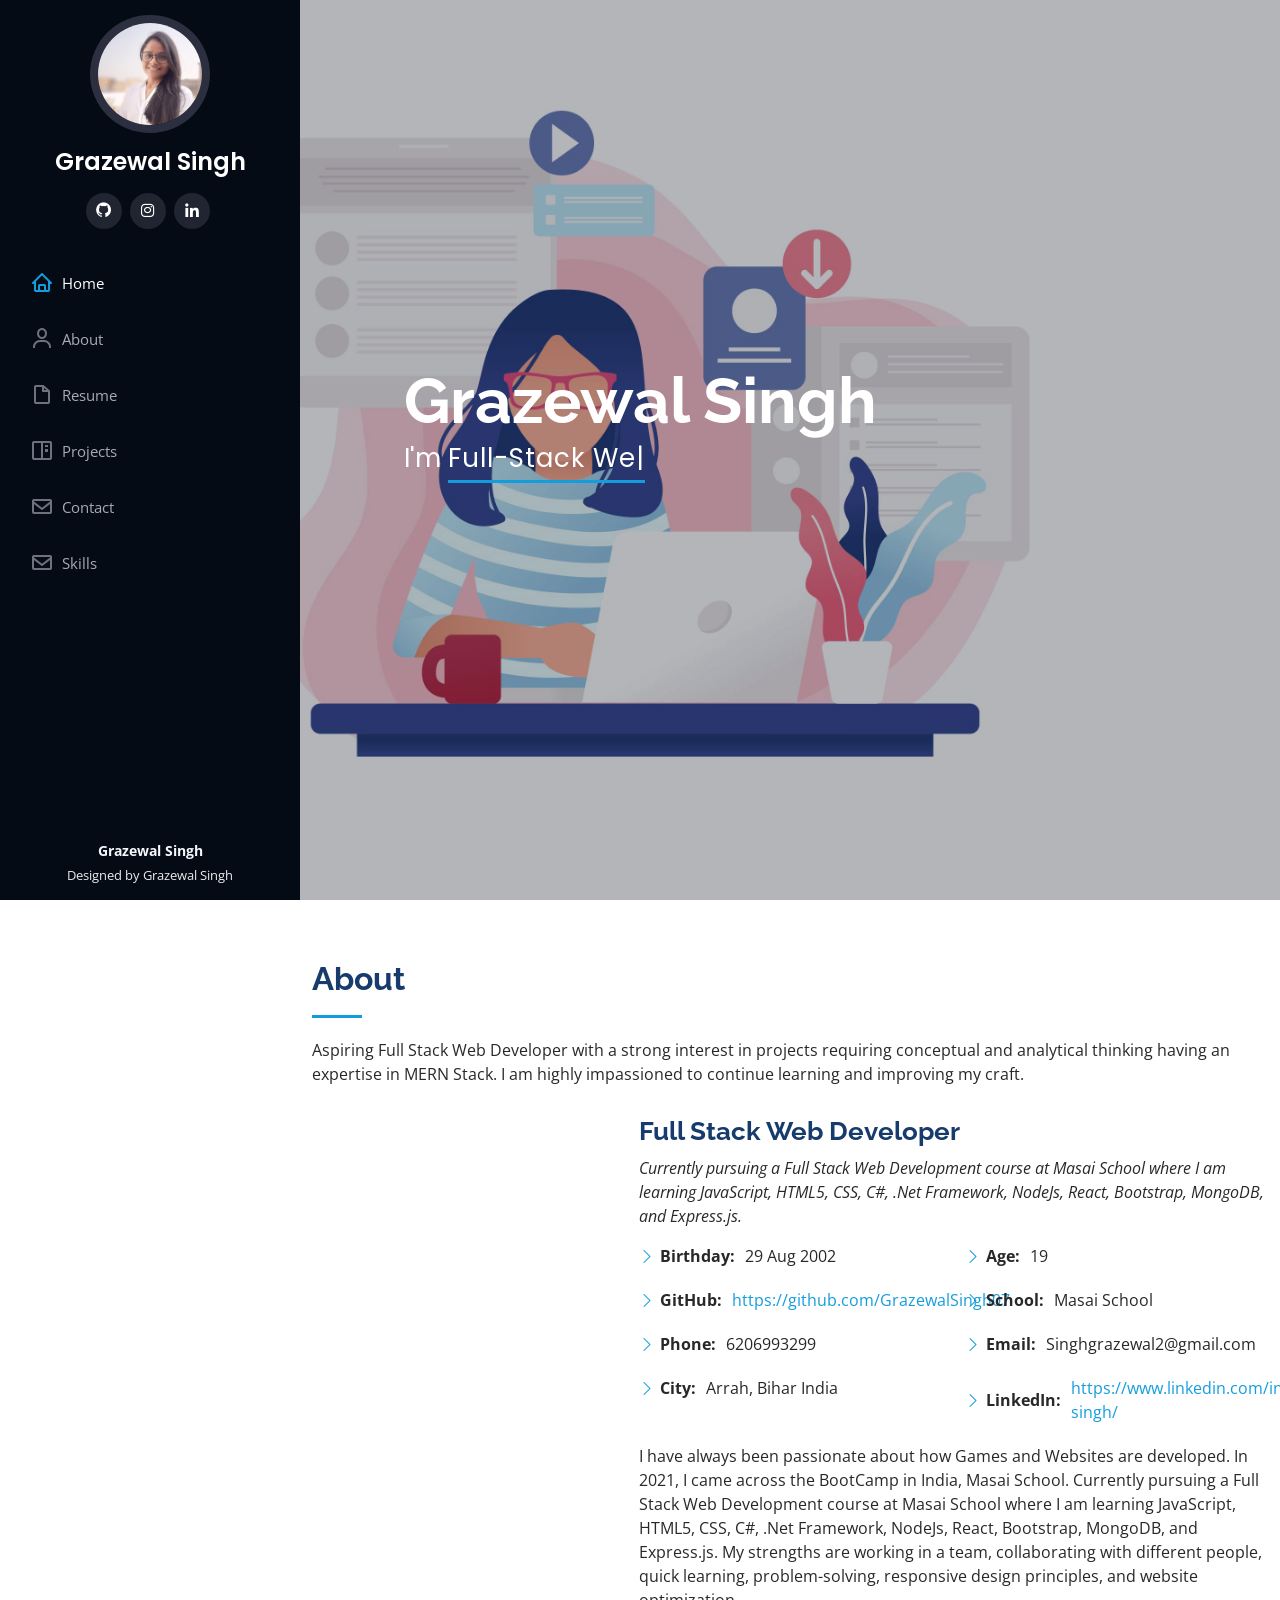
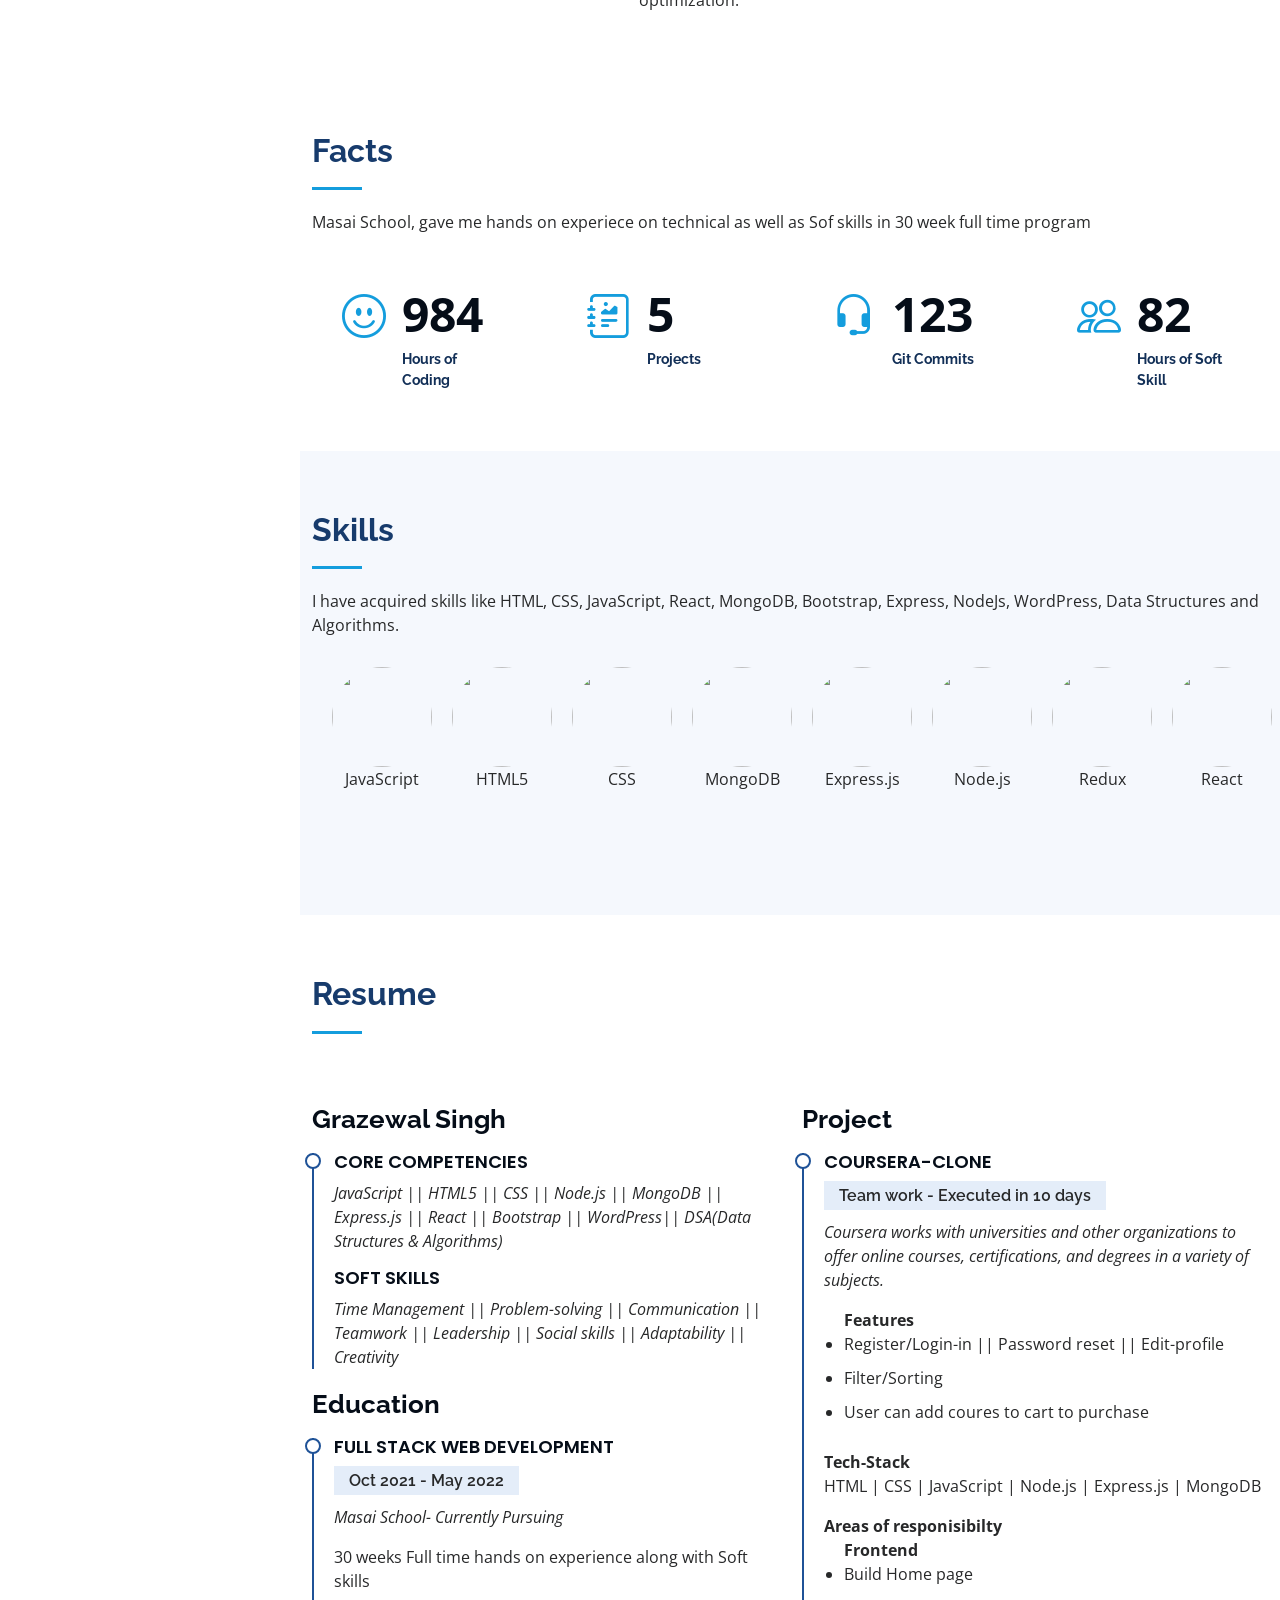
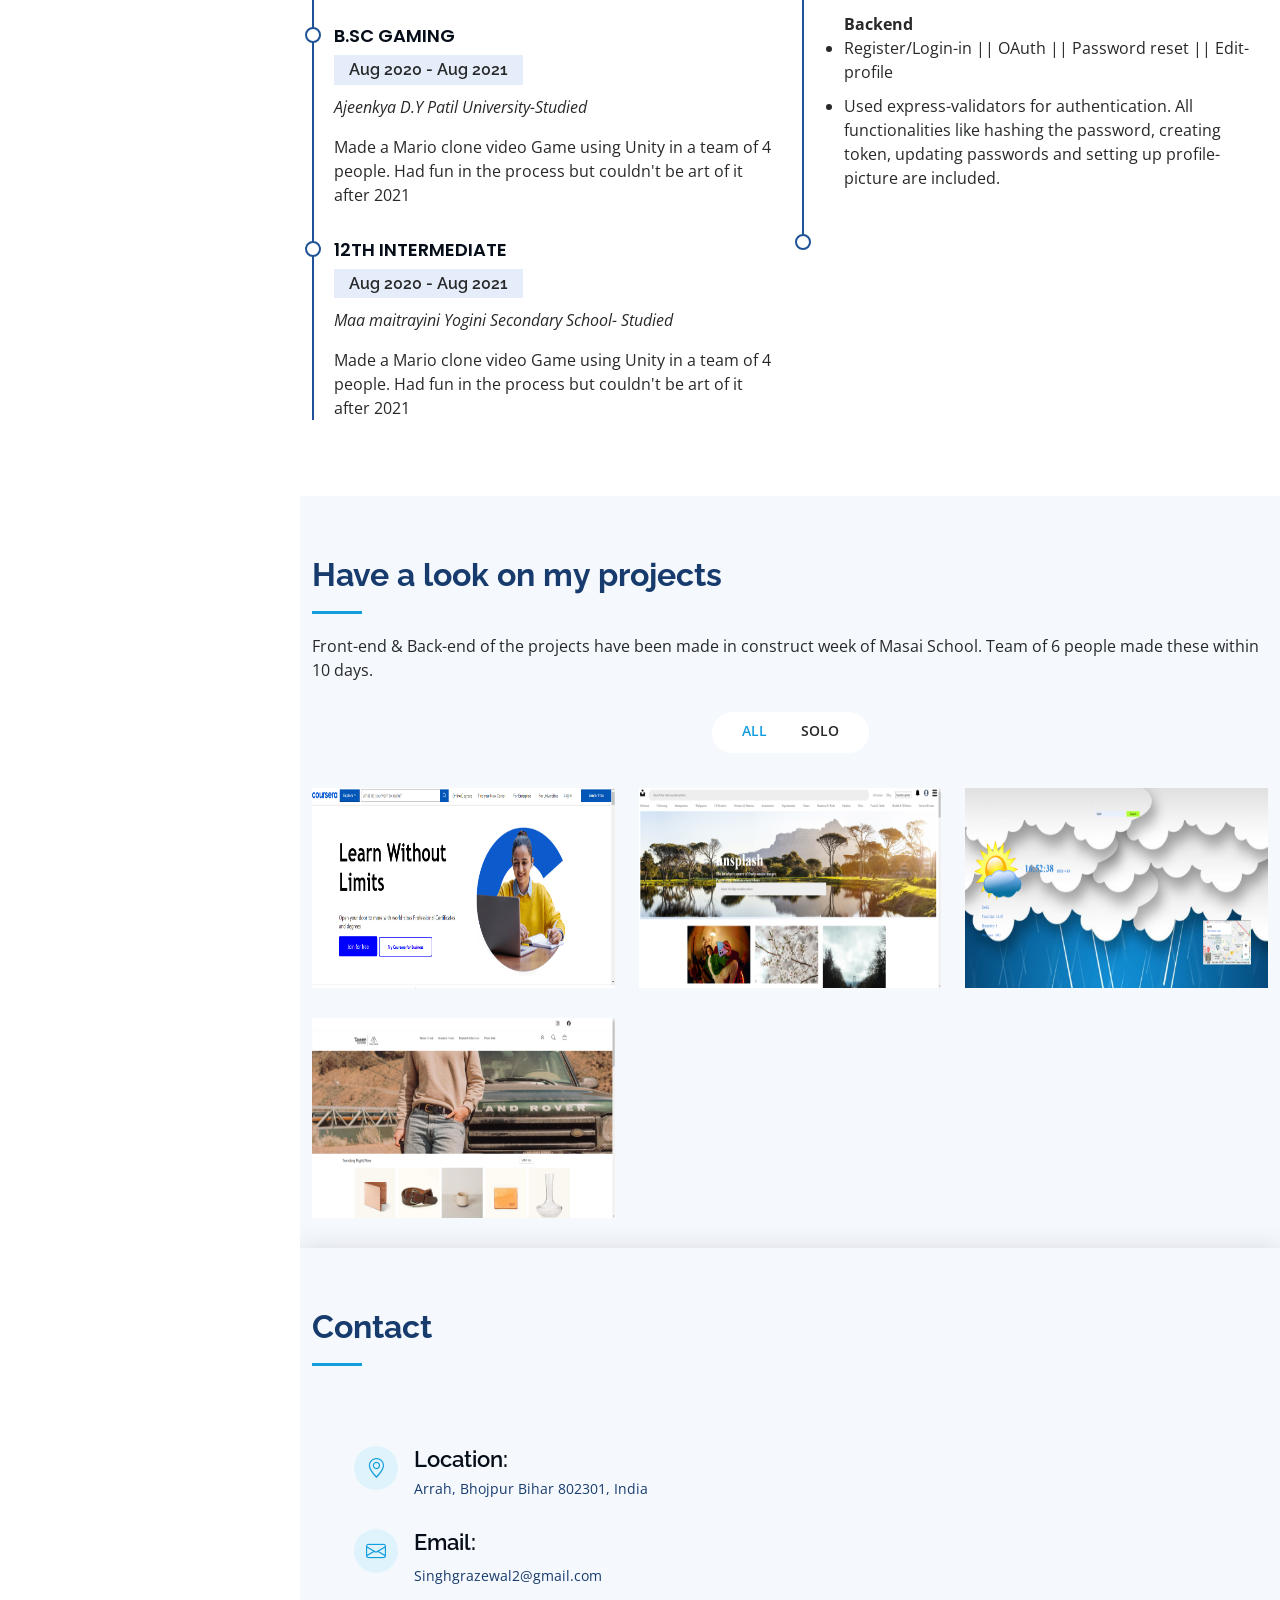
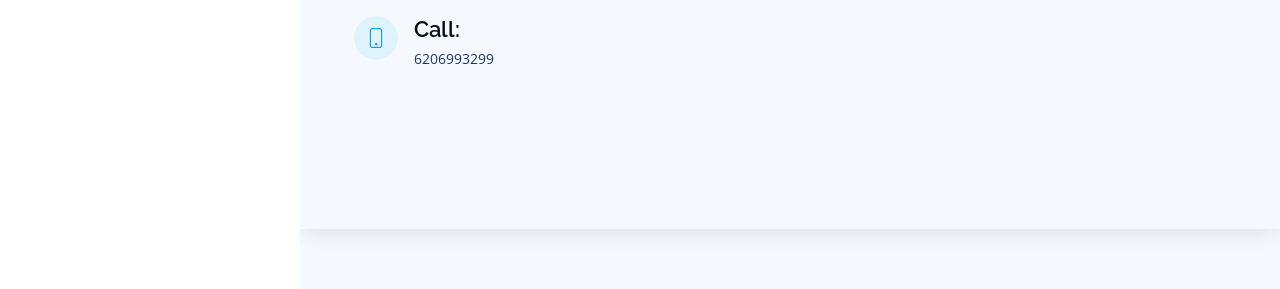
==== index.html @ d5bfbbf6 "Update index.html" ====
<!DOCTYPE html>
<html lang="en">

<head>
  <meta charset="utf-8">
  <meta content="width=device-width, initial-scale=1.0" name="viewport">

  <title>Grazewal Singh</title>
  <meta content="" name="description">
  <meta content="" name="keywords">

  <!-- Favicons -->
  <link href="assets/img/letter-g-icon-png-1.png" rel="icon">
  <link href="assets/img/letter-g-icon-png-1.png" rel="apple-touch-icon">

  <!-- Google Fonts -->
  <link href="https://fonts.googleapis.com/css?family=Open+Sans:300,300i,400,400i,600,600i,700,700i|Raleway:300,300i,400,400i,500,500i,600,600i,700,700i|Poppins:300,300i,400,400i,500,500i,600,600i,700,700i" rel="stylesheet">

  <!-- Vendor CSS Files -->
  <link href="assets/vendor/aos/aos.css" rel="stylesheet">
  <link href="assets/vendor/bootstrap/css/bootstrap.min.css" rel="stylesheet">
  <link href="assets/vendor/bootstrap-icons/bootstrap-icons.css" rel="stylesheet">
  <link href="assets/vendor/boxicons/css/boxicons.min.css" rel="stylesheet">
  <link href="assets/vendor/glightbox/css/glightbox.min.css" rel="stylesheet">
  <link href="assets/vendor/swiper/swiper-bundle.min.css" rel="stylesheet">

  <!-- Template Main CSS File -->
  <link href="assets/css/style.css" rel="stylesheet">

  <!-- =======================================================
  * Template Name: iPortfolio - v3.7.0
  * Template URL: https://bootstrapmade.com/iportfolio-bootstrap-portfolio-websites-template/
  * Author: BootstrapMade.com
  * License: https://bootstrapmade.com/license/
  ======================================================== -->
</head>

<body>

  <!-- ======= Mobile nav toggle button ======= -->
  <i class="bi bi-list mobile-nav-toggle d-xl-none"></i>

  <!-- ======= Header ======= -->
  <header id="header">
    <div class="d-flex flex-column">

      <div class="profile">
        <img src="assets/img/Grazy.jpeg" alt="" class="img-fluid rounded-circle">
        <h1 class="text-light"><a href="index.html">Grazewal Singh</a></h1>
        <div class="social-links mt-3 text-center">
          <a href="https://github.com/GrazewalSingh07" target=”_blank”  class="GitHub"><i class="bx bxl-github"></i></a>
          <a href="https://www.instagram.com/grazewal__singh/" target=”_blank” class="instagram"><i class="bx bxl-instagram"></i></a>
          <a href="https://www.linkedin.com/in/grazewal-singh/" target=”_blank” class="linkedin"><i class="bx bxl-linkedin"></i></a>
        </div>
      </div>

      <nav id="navbar" class="nav-menu navbar">
        <ul>
          <li><a href="#hero" class="nav-link scrollto active"><i class="bx bx-home"></i> <span>Home</span></a></li>
          <li><a href="#about" class="nav-link scrollto"><i class="bx bx-user"></i> <span>About</span></a></li>
          <li><a href="#resume" class="nav-link scrollto"><i class="bx bx-file-blank"></i> <span>Resume</span></a></li>
          <li><a href="#portfolio" class="nav-link scrollto"><i class="bx bx-book-content"></i> <span>Projects</span></a></li>
          <li><a href="#contact" class="nav-link scrollto"><i class="bx bx-envelope"></i> <span>Contact</span></a></li>
          <li><a href="#skills" class="nav-link scrollto"><i class="bx bx-envelope"></i> <span>Skills</span></a></li>
        </ul>
      </nav><!-- .nav-menu -->
    </div>
  </header><!-- End Header -->

  <!-- ======= Hero Section ======= -->
  <section id="hero" class="d-flex flex-column justify-content-center align-items-center">
    <div class="hero-container" data-aos="fade-in">
      <h1>Grazewal Singh</h1>
      <p>I'm <span class="typed" data-typed-items="Full-Stack Web Developer,Backend-Developer,Frontend-Developer,Problem Solver"></span></p>
    </div>
  </section><!-- End Hero -->

  <main id="main">

    <!-- ======= About Section ======= -->
    <section id="about" class="about">
      <div class="container">

        <div class="section-title">
          <h2>About</h2>
          <p>Aspiring Full Stack Web Developer with a strong interest in projects requiring conceptual and analytical thinking having an expertise in MERN Stack. I am highly impassioned to continue learning and improving my craft.</p>
        </div>

        <div class="row">
          <div class="col-lg-4" data-aos="fade-right">
            <img src="assets/img/profile.jpg" class="img-fluid" alt="">
          </div>
          <div class="col-lg-8 pt-4 pt-lg-0 content" data-aos="fade-left">
            <h3>Full Stack Web Developer</h3>
            <p class="fst-italic">
              Currently pursuing a Full Stack Web Development course at Masai School where I am learning JavaScript, HTML5, CSS, C#, .Net Framework, NodeJs, React, Bootstrap, MongoDB, and Express.js.
            </p>
            <div class="row">
              <div class="col-lg-6">
                <ul>
                  <li><i class="bi bi-chevron-right"></i> <strong>Birthday:</strong> <span>29 Aug 2002</span></li>
                  <li><i class="bi bi-chevron-right"></i> <strong>GitHub:</strong><span><a href="https://github.com/GrazewalSingh07"target=”_blank” >https://github.com/GrazewalSingh07</a></span></li>
                  <li><i class="bi bi-chevron-right"></i> <strong>Phone:</strong> <span>6206993299</span></li>
                  <li><i class="bi bi-chevron-right"></i> <strong>City:</strong> <span>Arrah, Bihar India</span></li>
                </ul>
              </div>
              <div class="col-lg-6">
                <ul>
                  <li><i class="bi bi-chevron-right"></i> <strong>Age:</strong> <span>19</span></li>
                  <li><i class="bi bi-chevron-right"></i> <strong>School:</strong> <span>Masai School</span></li>
                  <li><i class="bi bi-chevron-right"></i> <strong>Email:</strong> <span>Singhgrazewal2@gmail.com</span></li>
                  <li><i class="bi bi-chevron-right"></i> <strong>LinkedIn:</strong> <span><a href="https://www.linkedin.com/in/grazewal-singh/"target=”_blank” >https://www.linkedin.com/in/grazewal-singh/</a></span></li>
                </ul>
              </div>
            </div>
            <p>
              I have always been passionate about how Games and Websites are developed. In 2021, I came across the BootCamp in India, Masai School.
              Currently pursuing a Full Stack Web Development course at Masai School where I am learning JavaScript, HTML5, CSS, C#, .Net Framework, NodeJs, React, Bootstrap, MongoDB, and Express.js.
              My strengths are working in a team, collaborating with different people, quick learning, problem-solving, responsive design principles, and website optimization.
              
            </p>
          </div>
        </div>

      </div>
    </section><!-- End About Section -->

    <!-- ======= Facts Section ======= -->
    <section id="facts" class="facts">
      <div class="container">

        <div class="section-title">
          <h2>Facts</h2>
          <p>Masai School, gave me hands on experiece on technical as well as Sof skills in 30 week full time program</p>
        </div>

        <div class="row no-gutters">

          <div class="col-lg-3 col-md-6 d-md-flex align-items-md-stretch" data-aos="fade-up">
            <div class="count-box">
              <i class="bi bi-emoji-smile"></i>
              <span data-purecounter-start="0" data-purecounter-end="1200" data-purecounter-duration="1" class="purecounter"></span>
              <p><strong>Hours of Coding</strong></p>
            </div>
          </div>

          <div class="col-lg-3 col-md-6 d-md-flex align-items-md-stretch" data-aos="fade-up" data-aos-delay="100">
            <div class="count-box">
              <i class="bi bi-journal-richtext"></i>
              <span data-purecounter-start="0" data-purecounter-end="6" data-purecounter-duration="1" class="purecounter"></span>
              <p><strong>Projects</strong></p>
            </div>
          </div>

          <div class="col-lg-3 col-md-6 d-md-flex align-items-md-stretch" data-aos="fade-up" data-aos-delay="200">
            <div class="count-box">
              <i class="bi bi-headset"></i>
              <span data-purecounter-start="0" data-purecounter-end="150" data-purecounter-duration="1" class="purecounter"></span>
              <p><strong>Git Commits</strong></p>
            </div>
          </div>

          <div class="col-lg-3 col-md-6 d-md-flex align-items-md-stretch" data-aos="fade-up" data-aos-delay="300">
            <div class="count-box">
              <i class="bi bi-people"></i>
              <span data-purecounter-start="0" data-purecounter-end="100" data-purecounter-duration="1" class="purecounter"></span>
              <p><strong>Hours of Soft Skill</strong></p>
            </div>
          </div>

        </div>

      </div>
    </section><!-- End Facts Section -->

    <!-- ======= Skills Section ======= -->
    <section id="skills" class="skills section-bg">
      <div class="container">

         <div class="section-title">
          <h2>Skills</h2>
          <p>I have acquired skills like HTML, CSS, JavaScript, React, MongoDB, Bootstrap, Express, NodeJs, WordPress, Data Structures and Algorithms.</p>
        </div>
        <div class="skills">
          <div class="SkillSet">
            <img src="https://img.icons8.com/color/344/javascript--v1.png" alt="">
            <p>JavaScript</p>
          </div>
          <div class="SkillSet">
            <img src="https://img.icons8.com/color/344/html-5--v1.png" alt="">
            <p>HTML5</p> 
             </div>
          <div class="SkillSet">
            <img src="https://img.icons8.com/ios-filled/344/css3.png" alt="">
            <p>CSS</p>
          </div>

            <div class="SkillSet">
            <img src="https://img.icons8.com/color/344/mongodb.png" alt="">
             <p>MongoDB</p>
             </div>
          <div class="SkillSet">
            <img src="https://assets.website-files.com/61ca3f775a79ec5f87fcf937/6202fcdee5ee8636a145a41b_1234.png" alt="">
            <p>Express.js</p>
          </div>
          <div class="SkillSet">
            <img src="https://img.icons8.com/fluency/344/node-js.png" alt="">
             <p> Node.js</p>
          </div>
          <div class="SkillSet">
            <img src="https://img.icons8.com/color/344/redux.png" alt="">
            <p>Redux</p>
            </div>
          <div class="SkillSet">
            <img src="https://img.icons8.com/office/344/react.png" alt="">
            <p>React </p>
            </div>
          <div class="SkillSet">
            <img src="https://img.icons8.com/color/344/bootstrap.png" alt="">
            <p>Bootstrap </p>
          </div>
          <div class="SkillSet">
            <img src="https://img.icons8.com/nolan/344/wordpress.png" alt="">
            <p>WordPress</p>
          </div>
          <div class="SkillSet">
            <img src="https://img.icons8.com/nolan/344/structural.png" alt="">
            <p> DSA (Data Structures & Algorithms</p>
          </div>
        </div>
          
        
       <!-- <div class="row skills-content">

          <div class="col-lg-6" data-aos="fade-up">

            <div class="progress">
              <span class="skill">HTML <i class="val">90%</i></span>
              <div class="progress-bar-wrap">
                <div class="progress-bar" role="progressbar" aria-valuenow="90" aria-valuemin="0" aria-valuemax="100"></div>
              </div>
            </div>
          
            <div class="progress">
              <span class="skill">CSS <i class="val">80%</i></span>
              <div class="progress-bar-wrap">
                <div class="progress-bar" role="progressbar" aria-valuenow="85" aria-valuemin="0" aria-valuemax="100"></div>
              </div>
            </div>

            <div class="progress">
              <span class="skill">JavaScript <i class="val">90%</i></span>
              <div class="progress-bar-wrap">
                <div class="progress-bar" role="progressbar" aria-valuenow="90" aria-valuemin="0" aria-valuemax="100"></div>
              </div>
            </div>
            <div class="progress">
              <span class="skill">WordPress<i class="val">90%</i></span>
              <div class="progress-bar-wrap">
                <div class="progress-bar" role="progressbar" aria-valuenow="90" aria-valuemin="0" aria-valuemax="100"></div>
              </div>
            </div> -->
          <!-- </div>

          <div class="col-lg-6" data-aos="fade-up" data-aos-delay="100">

            <div class="progress">
              <span class="skill">React<i class="val">80%</i></span>
              <div class="progress-bar-wrap">
                <div class="progress-bar" role="progressbar" aria-valuenow="80" aria-valuemin="0" aria-valuemax="100"></div>
              </div>
            </div>

            <div class="progress">
              <span class="skill">Express <i class="val">80%</i></span>
              <div class="progress-bar-wrap">
                <div class="progress-bar" role="progressbar" aria-valuenow="80" aria-valuemin="0" aria-valuemax="100"></div>
              </div>
            </div>

            <div class="progress">
              <span class="skill">MongoDB <i class="val">70%</i></span>
              <div class="progress-bar-wrap">
                <div class="progress-bar" role="progressbar" aria-valuenow="70" aria-valuemin="0" aria-valuemax="100"></div>
              </div>
            </div>
            <div class="progress">
              <span class="skill">Data Structure <i class="val">80%</i></span>
              <div class="progress-bar-wrap">
                <div class="progress-bar" role="progressbar" aria-valuenow="80" aria-valuemin="0" aria-valuemax="100"></div>
              </div>
            </div> -->
          </div>

        </div>

      </div>
    </section><!-- End Skills Section -->

    <!-- ======= Resume Section ======= -->
    <section id="resume" class="resume">
      <div class="container">

        <div class="section-title">
          <a href="https://drive.google.com/file/d/1xvkNjNOc0YWxm_RpiT9t_lH2XRLJD83U/view?usp=sharing" target=”_blank” ><h2>Resume</h2></a>
        </div>

        <div class="row">
          <div class="col-lg-6" data-aos="fade-up">
            <h3 class="resume-title">Grazewal Singh</h3>
            <div class="resume-item pb-0">
              <h4>Core Competencies</h4>
              <p><em>JavaScript || HTML5 || CSS || Node.js || MongoDB || Express.js || React || Bootstrap || WordPress|| DSA(Data Structures & Algorithms) 
              </em></p>
              <h4>Soft Skills</h4>
              <p><em>Time Management || Problem-solving || Communication || Teamwork || Leadership || 
                Social skills || Adaptability || Creativity
              </em></p>
            </div>
           
            <h3 class="resume-title">Education</h3>
            <div class="resume-item">
              <h4>Full Stack Web Development</h4>
              <h5>Oct 2021 - May 2022</h5>
              <p><em> Masai School- Currently Pursuing</em></p>
              <p>30 weeks Full time hands on experience along with Soft skills</p>
            </div>
            <div class="resume-item">
              <h4>B.Sc Gaming</h4>
              <h5>Aug 2020 - Aug 2021</h5>
              <p><em>
                Ajeenkya D.Y Patil University-Studied</em></p>
              <p>Made a Mario clone video Game using Unity in a team of 4 people. Had fun in the process but couldn't be art of it after 2021</p>
            </div>
            <div class="resume-item">
              <h4>12th Intermediate</h4>
              <h5>Aug 2020 - Aug 2021</h5>
              <p><em>
                Maa maitrayini Yogini Secondary School- Studied</em></p>
              <p>Made a Mario clone video Game using Unity in a team of 4 people. Had fun in the process but couldn't be art of it after 2021</p>
            </div>
          </div>
          <div class="col-lg-6" data-aos="fade-up" data-aos-delay="100">
            <h3 class="resume-title">Project</h3>
            <div class="resume-item">
              <h4>Coursera-Clone</h4>
              <h5>Team work - Executed in 10 days </h5>
              <p><em>Coursera works with universities and other organizations to offer online courses, certifications, and degrees in a variety of subjects.</em></p>
              <ul>
                <strong>Features</strong>
                <li>Register/Login-in || Password reset || Edit-profile</li>
                <li>Filter/Sorting</li>
                <li>User can add coures to cart to purchase</li>
              </ul>
              <strong>Tech-Stack</strong><p> HTML | CSS | JavaScript | Node.js | Express.js | MongoDB </p>
              <strong>Areas of responisibilty</strong>
              <ul>
                <strong>Frontend</strong>
                <li>Build Home page</li>
              </ul>
              <ul>
                <strong>Backend</strong>
                <li>Register/Login-in || OAuth || Password reset || Edit-profile</li>
                <li>Used express-validators for authentication. All functionalities like hashing the password, creating token, updating passwords and setting up profile-picture are included.</li>
              </ul>
            </div>
            <div class="resume-item">
              <!-- <h4>Instagram</h4>
              <h5>Solo Project</h5>
              <p><em>Work in Progress</em></p>
              <ul>
                <li>XXXXXXXXXXXXXXX</li>
                <li>XXXXXXXXXXXXXXXXXXXXXXXXX</li>
                <li>XXXXXXXXXXXXXXXXXXXXXXXXXX</li>
                <li>XXXXXXXXXXXXXXXXXXXXX</li>
              </ul> -->
            </div>
          </div>
        </div>

      </div>
    </section><!-- End Resume Section -->

    <!-- ======= Portfolio Section ======= -->

    <section id="portfolio" class="portfolio section-bg">
      <div class="container">

        <div class="section-title">
          <h2>Have a look on my projects</h2>
          <p>Front-end & Back-end of the projects have been made in construct week of Masai School. Team of 6 people made these within 10 days.</p>
        </div>

        <div class="row" data-aos="fade-up">
          <div class="col-lg-12 d-flex justify-content-center">
            <ul id="portfolio-flters">
              <li data-filter="*" class="filter-active">All</li>
              <li data-filter=".filter-web">Solo</li>
            </ul>
          </div>
        </div>

        <div class="row portfolio-container" data-aos="fade-up" data-aos-delay="100">

          <div class="col-lg-4 col-md-6 portfolio-item filter-app">
            <div class="portfolio-wrap">
              <img src="assets/img/portfolio/portfolio-1.png" class="img-fluid" alt="">
              <div class="portfolio-links">
                <a href="https://github.com/GrazewalSingh07/Coursera_Backend" target="_blank" >Code</a>
                <a href="https://clonecoursera.netlify.app/" target=”_blank” title="More Details"><i class="bx bx-link"></i></a>
              </div>
            </div>
          </div>

          <div class="col-lg-4 col-md-6 portfolio-item filter-web">
            <div class="portfolio-wrap">
              <img src="assets/img/portfolio/My-Unsplash - Google Chrome 13-04-2022 16_52_09.png" class="img-fluid" alt="">
              <div class="portfolio-links">
                <a href="https://github.com/GrazewalSingh07/Unit-3-2/tree/main/MasaiSchool/MyPractice/Unsplash" target="_blank" >Code</a>
                <a href="https://peaceful-sorbet-029c20.netlify.app/" target=”_blank”  title="More Details"><i class="bx bx-link"></i></a>
              </div>
            </div>
          </div>

          <div class="col-lg-4 col-md-6 portfolio-item filter-web">
            <div class="portfolio-wrap">
              <img src="assets/img/portfolio/weather.png" class="img-fluid" alt="">
              <div class="portfolio-links">
                <a href="https://github.com/GrazewalSingh07/Unit-3-2/tree/main/MasaiSchool/MyPractice/WeatherAPI" target="_blank" >Code</a>
                <a href="https://soft-meringue-5a7ab1.netlify.app/" target=”_blank” title="More Details"><i class="bx bx-link"></i></a>
              </div>
            </div>
          </div>

          <div class="col-lg-4 col-md-6 portfolio-item filter-web">
            <div class="portfolio-wrap">
              <img src="assets/img/portfolio/Vite App - Google Chrome 08-06-2022 10_21_27.png" class="img-fluid" alt="">
              <div class="portfolio-links">
                <a href="https://github.com/GrazewalSingh07/TannerGoods" target="_blank" >Code</a>
                <a href="https://tanner-goods.netlify.app/" target=”_blank” title="More Details"><i class="bx bx-link"></i></a>
              </div>
            </div>
          </div>

          <!-- <div class="col-lg-4 col-md-6 portfolio-item filter-web">
            <div class="portfolio-wrap">
              <img src="assets/img/portfolio/portfolio-5.jpg" class="img-fluid" alt="">
              <div class="portfolio-links">
                <a href="assets/img/portfolio/portfolio-5.jpg" data-gallery="portfolioGallery" class="portfolio-lightbox" title="Web 2"><i class="bx bx-plus"></i></a>
                <a href="portfolio-details.html" title="More Details"><i class="bx bx-link"></i></a>
              </div>
            </div>
          </div> -->

          <!-- <div class="col-lg-4 col-md-6 portfolio-item filter-app">
            <div class="portfolio-wrap">
              <img src="assets/img/portfolio/portfolio-6.jpg" class="img-fluid" alt="">
              <div class="portfolio-links">
                <a href="assets/img/portfolio/portfolio-6.jpg" data-gallery="portfolioGallery" class="portfolio-lightbox" title="App 3"><i class="bx bx-plus"></i></a>
                <a href="portfolio-details.html" title="More Details"><i class="bx bx-link"></i></a>
              </div>
            </div>
          </div> -->

          <!-- <div class="col-lg-4 col-md-6 portfolio-item filter-card">
            <div class="portfolio-wrap">
              <img src="assets/img/portfolio/portfolio-7.jpg" class="img-fluid" alt="">
              <div class="portfolio-links">
                <a href="assets/img/portfolio/portfolio-7.jpg" data-gallery="portfolioGallery" class="portfolio-lightbox" title="Card 1"><i class="bx bx-plus"></i></a>
                <a href="portfolio-details.html" title="More Details"><i class="bx bx-link"></i></a>
              </div>
            </div>
          </div> -->

          <!-- <div class="col-lg-4 col-md-6 portfolio-item filter-card">
            <div class="portfolio-wrap">
              <img src="assets/img/portfolio/portfolio-8.jpg" class="img-fluid" alt="">
              <div class="portfolio-links">
                <a href="assets/img/portfolio/portfolio-8.jpg" data-gallery="portfolioGallery" class="portfolio-lightbox" title="Card 3"><i class="bx bx-plus"></i></a>
                <a href="portfolio-details.html" title="More Details"><i class="bx bx-link"></i></a>
              </div>
            </div>
          </div> -->

          <!-- <div class="col-lg-4 col-md-6 portfolio-item filter-web">
            <div class="portfolio-wrap">
              <img src="assets/img/portfolio/portfolio-9.jpg" class="img-fluid" alt="">
              <div class="portfolio-links">
                <a href="assets/img/portfolio/portfolio-9.jpg" data-gallery="portfolioGallery" class="portfolio-lightbox" title="Web 3"><i class="bx bx-plus"></i></a>
                <a href="portfolio-details.html" title="More Details"><i class="bx bx-link"></i></a>
              </div>
            </div>
          </div> -->

        </div>

      </div>
    <!-- ======= Contact Section ======= -->
    <section id="contact" class="contact">
      <div class="container">

        <div class="section-title">
          <h2  >Contact</h2>
           
        </div>

        <div style="margin: auto;" class="row" data-aos="fade-in">

          <div class="col-lg-5 d-flex align-items-stretch">
            <div class="info">

              <div class="address">
                <i class="bi bi-geo-alt"></i>
                <h4>Location:</h4>
                <p>Arrah, Bhojpur Bihar 802301, India</p>
              </div>

              <div class="email">
                <i class="bi bi-envelope"></i>
                <h4>Email:</h4>
                <p>Singhgrazewal2@gmail.com</p>
              </div>

              <div class="phone">
                <i class="bi bi-phone"></i>
                <h4>Call:</h4>
                <p>6206993299</p>
              </div>

              <!-- <iframe src="https://www.google.com/maps/embed?pb=!1m14!1m8!1m3!1d12097.433213460943!2d-74.0062269!3d40.7101282!3m2!1i1024!2i768!4f13.1!3m3!1m2!1s0x0%3A0xb89d1fe6bc499443!2sDowntown+Conference+Center!5e0!3m2!1smk!2sbg!4v1539943755621" frameborder="0" style="border:0; width: 100%; height: 290px;" allowfullscreen></iframe> -->
            </div>

          </div>
 

        </div>

      </div>
    </section> 
    <!-- End Contact Section -->

  </main><!-- End #main -->

  <!-- ======= Footer ======= -->
  <footer id="footer">
    <div class="container">
      <div class="copyright">
        <strong><span>Grazewal Singh</span></strong>
      </div>
      <div class="credits">
        <!-- All the links in the footer should remain intact. -->
        <!-- You can delete the links only if you purchased the pro version. -->
        <!-- Licensing information: https://bootstrapmade.com/license/ -->
        <!-- Purchase the pro version with working PHP/AJAX contact form: https://bootstrapmade.com/iportfolio-bootstrap-portfolio-websites-template/ -->
        Designed by Grazewal Singh
      </div>
    </div>
  </footer><!-- End  Footer -->

  <a href="#" class="back-to-top d-flex align-items-center justify-content-center"><i class="bi bi-arrow-up-short"></i></a>

  <!-- Vendor JS Files -->
  <script src="assets/vendor/purecounter/purecounter.js"></script>
  <script src="assets/vendor/aos/aos.js"></script>
  <script src="assets/vendor/bootstrap/js/bootstrap.bundle.min.js"></script>
  <script src="assets/vendor/glightbox/js/glightbox.min.js"></script>
  <script src="assets/vendor/isotope-layout/isotope.pkgd.min.js"></script>
  <script src="assets/vendor/swiper/swiper-bundle.min.js"></script>
  <script src="assets/vendor/typed.js/typed.min.js"></script>
  <script src="assets/vendor/waypoints/noframework.waypoints.js"></script>
  <script src="assets/vendor/php-email-form/validate.js"></script>

  <!-- Template Main JS File -->
  <script src="assets/js/main.js"></script>

</body>

</html>
---- assets/css/style.css ----
/**
* Template Name: iPortfolio - v3.7.0
* Template URL: https://bootstrapmade.com/iportfolio-bootstrap-portfolio-websites-template/
* Author: BootstrapMade.com
* License: https://bootstrapmade.com/license/
*/

/*--------------------------------------------------------------
# General
--------------------------------------------------------------*/
body {
  font-family: "Open Sans", sans-serif;
  color: #272829;
}

a {
  color: #149ddd;
  text-decoration: none;
}

a:hover {
  color: #37b3ed;
  text-decoration: none;
}

h1, h2, h3, h4, h5, h6 {
  font-family: "Raleway", sans-serif;
}

/*--------------------------------------------------------------
# Back to top button
--------------------------------------------------------------*/
.back-to-top {
  position: fixed;
  visibility: hidden;
  opacity: 0;
  right: 15px;
  bottom: 15px;
  z-index: 996;
  background: #149ddd;
  width: 40px;
  height: 40px;
  border-radius: 50px;
  transition: all 0.4s;
}
.back-to-top i {
  font-size: 28px;
  color: #fff;
  line-height: 0;
}
.back-to-top:hover {
  background: #2eafec;
  color: #fff;
}
.back-to-top.active {
  visibility: visible;
  opacity: 1;
}

/*--------------------------------------------------------------
# Header
--------------------------------------------------------------*/
#header {
  position: fixed;
  top: 0;
  left: 0;
  bottom: 0;
  width: 300px;
  transition: all ease-in-out 0.5s;
  z-index: 9997;
  transition: all 0.5s;
  padding: 0 15px;
  background: #040b14;
  overflow-y: auto;
}
#header .profile img {
  margin: 15px auto;
  display: block;
  width: 120px;
  border: 8px solid #2c2f3f;
}
#header .profile h1 {
  font-size: 24px;
  margin: 0;
  padding: 0;
  font-weight: 600;
  -moz-text-align-last: center;
  text-align-last: center;
  font-family: "Poppins", sans-serif;
}
#header .profile h1 a, #header .profile h1 a:hover {
  color: #fff;
  text-decoration: none;
}
#header .profile .social-links a {
  font-size: 18px;
  display: inline-block;
  background: #212431;
  color: #fff;
  line-height: 1;
  padding: 8px 0;
  margin-right: 4px;
  border-radius: 50%;
  text-align: center;
  width: 36px;
  height: 36px;
  transition: 0.3s;
}
#header .profile .social-links a:hover {
  background: #149ddd;
  color: #fff;
  text-decoration: none;
}

#main {
  margin-left: 300px;
}

@media (max-width: 1199px) {
  #header {
    left: -300px;
  }

  #main {
    margin-left: 0;
  }
}
/*--------------------------------------------------------------
# Navigation Menu
--------------------------------------------------------------*/
/* Desktop Navigation */
.nav-menu {
  padding: 30px 0 0 0;
}
.nav-menu * {
  margin: 0;
  padding: 0;
  list-style: none;
}
.nav-menu > ul > li {
  position: relative;
  white-space: nowrap;
}
.nav-menu a, .nav-menu a:focus {
  display: flex;
  align-items: center;
  color: #a8a9b4;
  padding: 12px 15px;
  margin-bottom: 8px;
  transition: 0.3s;
  font-size: 15px;
}
.nav-menu a i, .nav-menu a:focus i {
  font-size: 24px;
  padding-right: 8px;
  color: #6f7180;
}
.nav-menu a:hover, .nav-menu .active, .nav-menu .active:focus, .nav-menu li:hover > a {
  text-decoration: none;
  color: #fff;
}
.nav-menu a:hover i, .nav-menu .active i, .nav-menu .active:focus i, .nav-menu li:hover > a i {
  color: #149ddd;
}

/* Mobile Navigation */
.mobile-nav-toggle {
  position: fixed;
  right: 15px;
  top: 15px;
  z-index: 9998;
  border: 0;
  font-size: 24px;
  transition: all 0.4s;
  outline: none !important;
  background-color: #149ddd;
  color: #fff;
  width: 40px;
  height: 40px;
  display: inline-flex;
  align-items: center;
  justify-content: center;
  line-height: 0;
  border-radius: 50px;
  cursor: pointer;
}

.mobile-nav-active {
  overflow: hidden;
}
.mobile-nav-active #header {
  left: 0;
}

/*--------------------------------------------------------------
# Hero Section
--------------------------------------------------------------*/
#hero {
   
  width: 100%;
  height: 100vh; 
  justify-content: right;
  background: url("../img/female\ developer\ 1-01.jpg") top center;
  background-size: contain;
  background-repeat: no-repeat;
}
#hero:before {
  content: "";
  background: rgba(5, 13, 24, 0.3);
  position: absolute;
  bottom: 0;
  top: 0;
  left: 0;
  right: 0;
  z-index: 1;
 
}
#hero .hero-container {
  position: relative;
  z-index: 2;
  min-width: 300px;
}
#hero h1 {
  margin: 0 0 10px 0;
  font-size: 64px;
  font-weight: 700;
  line-height: 56px;
  color: #fff;
}
#hero p {
  color: #fff;
  margin-bottom: 50px;
  font-size: 26px;
  font-family: "Poppins", sans-serif;
}
#hero p span {
  color: #fff;
  padding-bottom: 4px;
  letter-spacing: 1px;
  border-bottom: 3px solid #149ddd;
}
@media (min-width: 1024px) {
  #hero {
    background-attachment: fixed;
  }
}
@media (max-width: 600px) {
  #hero h1 {
    font-size: 28px;
    line-height: 36px;
  }
  #hero h2 {
    font-size: 18px;
    line-height: 24px;
    margin-bottom: 30px;
  }
  #hero p span {
    color: #fff;
    padding-bottom: 4px;
    letter-spacing: 1px;
    border-bottom: 3px solid #149ddd;
    font-size: 18px;
  }
  #hero p {
    color: #fff;
    margin-bottom: 50px;
    font-size: 18px;
    font-family: "Poppins", sans-serif;
  }
}

/*--------------------------------------------------------------
# Sections General
--------------------------------------------------------------*/
section {
  padding: 60px 0;
  overflow: hidden;
}

.section-bg {
  background: #f5f8fd;
}

.section-title {
  padding-bottom: 30px;
}
.section-title h2 {
  font-size: 32px;
  font-weight: bold;
  margin-bottom: 20px;
  padding-bottom: 20px;
  position: relative;
  color: #173b6c;
}
.section-title h2::after {
  content: "";
  position: absolute;
  display: block;
  width: 50px;
  height: 3px;
  background: #149ddd;
  bottom: 0;
  left: 0;
}
.section-title p {
  margin-bottom: 0;
}

/*--------------------------------------------------------------
# About
--------------------------------------------------------------*/
.about .content h3 {
  font-weight: 700;
  font-size: 26px;
  color: #173b6c;
}
.about .content ul {
  list-style: none;
  padding: 0;
}
.about .content ul li {
  margin-bottom: 20px;
  display: flex;
  align-items: center;
}
.about .content ul strong {
  margin-right: 10px;
}
.about .content ul i {
  font-size: 16px;
  margin-right: 5px;
  color: #149ddd;
  line-height: 0;
}
.about .content p:last-child {
  margin-bottom: 0;
}

/*--------------------------------------------------------------
# Facts
--------------------------------------------------------------*/
.facts {
  padding-bottom: 30px;
}
.facts .count-box {
  padding: 30px;
  width: 100%;
}
.facts .count-box i {
  display: block;
  font-size: 44px;
  color: #149ddd;
  float: left;
  line-height: 0;
}
.facts .count-box span {
  font-size: 48px;
  line-height: 40px;
  display: block;
  font-weight: 700;
  color: #050d18;
  margin-left: 60px;
}
.facts .count-box p {
  padding: 15px 0 0 0;
  margin: 0 0 0 60px;
  font-family: "Raleway", sans-serif;
  font-size: 14px;
  color: #122f57;
}
.facts .count-box a {
  font-weight: 600;
  display: block;
  margin-top: 20px;
  color: #122f57;
  font-size: 15px;
  font-family: "Poppins", sans-serif;
  transition: ease-in-out 0.3s;
}
.facts .count-box a:hover {
  color: #1f5297;
}

/*--------------------------------------------------------------
# Akills
--------------------------------------------------------------*/
.skills{
  display: flex;
 
}
@media only screen and (max-width: 600px) {
  .skills{
    display: grid;
    grid-template-columns: repeat(3,1fr);
          grid-template-rows: auto;
          margin:0px 0px 0px -10px;
  }
  #hero{
    height: 50%;
    
  }
  #hero:before{
    height: 40%;
  }
}
.SkillSet>img:hover{
  box-shadow: rgba(0, 0, 0, 0.25) 0px 54px 55px, rgba(0, 0, 0, 0.12) 0px -12px 30px, rgba(0, 0, 0, 0.12) 0px 4px 6px, rgba(0, 0, 0, 0.17) 0px 12px 13px, rgba(0, 0, 0, 0.09) 0px -3px 5px;
  cursor: pointer;
}
.SkillSet{
  margin:0px 0px 0px 20px;
  align-items: center;
}
.SkillSet>img{
  width: 100px;
  height: 100px;
  border-radius: 50%;
}
.SkillSet>P{
  text-align:center;
}
.skills .progress {
  height: 60px;
  display: block;
  background: none;
  border-radius: 0;
}
.skills .progress .skill {
  padding: 0;
  margin: 0 0 6px 0;
  text-transform: uppercase;
  display: block;
  font-weight: 600;
  font-family: "Poppins", sans-serif;
  color: #050d18;
}
.skills .progress .skill .val {
  float: right;
  font-style: normal;
}
.skills .progress-bar-wrap {
  background: #dce8f8;
  height: 10px;
}
.skills .progress-bar {
  width: 1px;
  height: 10px;
  transition: 0.9s;
  background-color: #149ddd;
}

/*--------------------------------------------------------------
# Resume
--------------------------------------------------------------*/
.resume .resume-title {
  font-size: 26px;
  font-weight: 700;
  margin-top: 20px;
  margin-bottom: 20px;
  color: #050d18;
}
.resume .resume-item {
  padding: 0 0 20px 20px;
  margin-top: -2px;
  border-left: 2px solid #1f5297;
  position: relative;
}
.resume .resume-item h4 {
  line-height: 18px;
  font-size: 18px;
  font-weight: 600;
  text-transform: uppercase;
  font-family: "Poppins", sans-serif;
  color: #050d18;
  margin-bottom: 10px;
}
.resume .resume-item h5 {
  font-size: 16px;
  background: #e4edf9;
  padding: 5px 15px;
  display: inline-block;
  font-weight: 600;
  margin-bottom: 10px;
}
.resume .resume-item ul {
  padding-left: 20px;
}
.resume .resume-item ul li {
  padding-bottom: 10px;
}
.resume .resume-item:last-child {
  padding-bottom: 0;
}
.resume .resume-item::before {
  content: "";
  position: absolute;
  width: 16px;
  height: 16px;
  border-radius: 50px;
  left: -9px;
  top: 0;
  background: #fff;
  border: 2px solid #1f5297;
}

/*--------------------------------------------------------------
# Portfolio
--------------------------------------------------------------*/
.portfolio .portfolio-item {
  margin-bottom: 30px;
}
.portfolio #portfolio-flters {
  padding: 0;
  margin: 0 auto 35px auto;
  list-style: none;
  text-align: center;
  background: #fff;
  border-radius: 50px;
  padding: 2px 15px;
}
.portfolio #portfolio-flters li {
  cursor: pointer;
  display: inline-block;
  padding: 10px 15px 8px 15px;
  font-size: 14px;
  font-weight: 600;
  line-height: 1;
  text-transform: uppercase;
  color: #272829;
  margin-bottom: 5px;
  transition: all 0.3s ease-in-out;
}
.portfolio #portfolio-flters li:hover, .portfolio #portfolio-flters li.filter-active {
  color: #149ddd;
}
.portfolio #portfolio-flters li:last-child {
  margin-right: 0;
}
.portfolio .portfolio-wrap {
  transition: 0.3s;
  position: relative;
  overflow: hidden;
  z-index: 1;
}
.portfolio-wrap>img{
 height: 200px;
 width:500px
}
.portfolio .portfolio-wrap::before {
  content: "";
  background: rgba(255, 255, 255, 0.5);
  position: absolute;
  left: 0;
  right: 0;
  top: 0;
  bottom: 0;
  transition: all ease-in-out 0.3s;
  z-index: 2;
  opacity: 0;
}
.portfolio .portfolio-wrap .portfolio-links {
  opacity: 1;
  left: 0;
  right: 0;
  bottom: -60px;
  z-index: 3;
  position: absolute;
  transition: all ease-in-out 0.3s;
  display: flex;
  justify-content: center;
}
.portfolio .portfolio-wrap .portfolio-links a {
  color: #fff;
  font-size: 28px;
  text-align: center;
  background: rgba(20, 157, 221, 0.75);
  transition: 0.3s;
  width: 50%;
}
.portfolio .portfolio-wrap .portfolio-links a:hover {
  background: rgba(20, 157, 221, 0.95);
}
.portfolio .portfolio-wrap .portfolio-links a + a {
  border-left: 1px solid #37b3ed;
}
.portfolio .portfolio-wrap:hover::before {
  top: 0;
  left: 0;
  right: 0;
  bottom: 0;
  opacity: 1;
}
.portfolio .portfolio-wrap:hover .portfolio-links {
  opacity: 1;
  bottom: 0;
}

/*--------------------------------------------------------------
# Portfolio Details
--------------------------------------------------------------*/
.portfolio-details {
  padding-top: 40px;
}
.portfolio-details .portfolio-details-slider img {
  width: 100%;
}
.portfolio-details .portfolio-details-slider .swiper-pagination {
  margin-top: 20px;
  position: relative;
}
.portfolio-details .portfolio-details-slider .swiper-pagination .swiper-pagination-bullet {
  width: 12px;
  height: 12px;
  background-color: #fff;
  opacity: 1;
  border: 1px solid #149ddd;
}
.portfolio-details .portfolio-details-slider .swiper-pagination .swiper-pagination-bullet-active {
  background-color: #149ddd;
}
.portfolio-details .portfolio-info {
  padding: 30px;
  box-shadow: 0px 0 30px rgba(5, 13, 24, 0.08);
}
.portfolio-details .portfolio-info h3 {
  font-size: 22px;
  font-weight: 700;
  margin-bottom: 20px;
  padding-bottom: 20px;
  border-bottom: 1px solid #eee;
}
.portfolio-details .portfolio-info ul {
  list-style: none;
  padding: 0;
  font-size: 15px;
}
.portfolio-details .portfolio-info ul li + li {
  margin-top: 10px;
}
.portfolio-details .portfolio-description {
  padding-top: 30px;
}
.portfolio-details .portfolio-description h2 {
  font-size: 26px;
  font-weight: 700;
  margin-bottom: 20px;
}
.portfolio-details .portfolio-description p {
  padding: 0;
}

/*--------------------------------------------------------------
# Services
--------------------------------------------------------------*/
.services .icon-box {
  margin-bottom: 20px;
}
.services .icon {
  float: left;
  display: flex;
  align-items: center;
  justify-content: center;
  width: 54px;
  height: 54px;
  background: #149ddd;
  border-radius: 50%;
  transition: 0.5s;
  border: 1px solid #149ddd;
}
.services .icon i {
  color: #fff;
  font-size: 24px;
  line-height: 0;
}
.services .icon-box:hover .icon {
  background: #fff;
}
.services .icon-box:hover .icon i {
  color: #149ddd;
}
.services .title {
  margin-left: 80px;
  font-weight: 700;
  margin-bottom: 15px;
  font-size: 18px;
}
.services .title a {
  color: #343a40;
}
.services .title a:hover {
  color: #149ddd;
}
.services .description {
  margin-left: 80px;
  line-height: 24px;
  font-size: 14px;
}

/*--------------------------------------------------------------
# Testimonials
--------------------------------------------------------------*/
.testimonials .testimonials-carousel, .testimonials .testimonials-slider {
  overflow: hidden;
}
.testimonials .testimonial-item {
  box-sizing: content-box;
  text-align: center;
  min-height: 320px;
}
.testimonials .testimonial-item .testimonial-img {
  width: 90px;
  border-radius: 50%;
  margin: 0 auto;
}
.testimonials .testimonial-item h3 {
  font-size: 18px;
  font-weight: bold;
  margin: 10px 0 5px 0;
  color: #111;
}
.testimonials .testimonial-item h4 {
  font-size: 14px;
  color: #999;
  margin: 0;
}
.testimonials .testimonial-item .quote-icon-left, .testimonials .testimonial-item .quote-icon-right {
  color: #c3e8fa;
  font-size: 26px;
}
.testimonials .testimonial-item .quote-icon-left {
  display: inline-block;
  left: -5px;
  position: relative;
}
.testimonials .testimonial-item .quote-icon-right {
  display: inline-block;
  right: -5px;
  position: relative;
  top: 10px;
}
.testimonials .testimonial-item p {
  font-style: italic;
  margin: 0 15px 15px 15px;
  padding: 20px;
  background: #fff;
  position: relative;
  margin-bottom: 35px;
  border-radius: 6px;
  box-shadow: 0px 2px 15px rgba(0, 0, 0, 0.1);
}
.testimonials .testimonial-item p::after {
  content: "";
  width: 0;
  height: 0;
  border-top: 20px solid #fff;
  border-right: 20px solid transparent;
  border-left: 20px solid transparent;
  position: absolute;
  bottom: -20px;
  left: calc(50% - 20px);
}
.testimonials .swiper-pagination {
  margin-top: 20px;
  position: relative;
}
.testimonials .swiper-pagination .swiper-pagination-bullet {
  width: 12px;
  height: 12px;
  background-color: #fff;
  opacity: 1;
  border: 1px solid #149ddd;
}
.testimonials .swiper-pagination .swiper-pagination-bullet-active {
  background-color: #149ddd;
}

/*--------------------------------------------------------------
# Contact
--------------------------------------------------------------*/
.contact {
  padding-bottom: 100px;
   width: 100%;
   box-shadow: 0 0 24px 0 rgba(0, 0, 0, 0.12); 
}

.contact .info {
  padding: 30px;
  /* background: #fff; */
  width: 100%;
 
  
}
.contact .info i {
  font-size: 20px;
  color: #149ddd;
  float: left;
  width: 44px;
  height: 44px;
  background: #dff3fc;
  display: flex;
  justify-content: center;
  align-items: center;
  border-radius: 50px;
  transition: all 0.3s ease-in-out;
}
.contact .info h4 {
  padding: 0 0 0 60px;
  font-size: 22px;
  font-weight: 600;
  margin-bottom: 5px;
  color: #050d18;
}
.contact .info p {
  padding: 0 0 10px 60px;
  margin-bottom: 20px;
  font-size: 14px;
  color: #173b6c;
}
.contact .info .email p {
  padding-top: 5px;
}
.contact .info .social-links {
  padding-left: 60px;
}
.contact .info .social-links a {
  font-size: 18px;
  display: inline-block;
  background: #333;
  color: #fff;
  line-height: 1;
  padding: 8px 0;
  border-radius: 50%;
  text-align: center;
  width: 36px;
  height: 36px;
  transition: 0.3s;
  margin-right: 10px;
}
.contact .info .social-links a:hover {
  background: #149ddd;
  color: #fff;
}
.contact .info .email:hover i, .contact .info .address:hover i, .contact .info .phone:hover i {
  background: #149ddd;
  color: #fff;
}
.contact .php-email-form {
  width: 100%;
  padding: 30px;
  background: #fff;
  box-shadow: 0 0 24px 0 rgba(0, 0, 0, 0.12);
}
.contact .php-email-form .form-group {
  padding-bottom: 8px;
}
.contact .php-email-form .validate {
  display: none;
  color: red;
  margin: 0 0 15px 0;
  font-weight: 400;
  font-size: 13px;
}
.contact .php-email-form .error-message {
  display: none;
  color: #fff;
  background: #ed3c0d;
  text-align: left;
  padding: 15px;
  font-weight: 600;
}
.contact .php-email-form .error-message br + br {
  margin-top: 25px;
}
.contact .php-email-form .sent-message {
  display: none;
  color: #fff;
  background: #18d26e;
  text-align: center;
  padding: 15px;
  font-weight: 600;
}
.contact .php-email-form .loading {
  display: none;
  background: #fff;
  text-align: center;
  padding: 15px;
}
.contact .php-email-form .loading:before {
  content: "";
  display: inline-block;
  border-radius: 50%;
  width: 24px;
  height: 24px;
  margin: 0 10px -6px 0;
  border: 3px solid #18d26e;
  border-top-color: #eee;
  -webkit-animation: animate-loading 1s linear infinite;
  animation: animate-loading 1s linear infinite;
}
.contact .php-email-form .form-group {
  margin-bottom: 15px;
}
.contact .php-email-form label {
  padding-bottom: 8px;
}
.contact .php-email-form input, .contact .php-email-form textarea {
  border-radius: 0;
  box-shadow: none;
  font-size: 14px;
}
.contact .php-email-form input {
  height: 44px;
}
.contact .php-email-form textarea {
  padding: 10px 15px;
}
.contact .php-email-form button[type=submit] {
  background: #149ddd;
  border: 0;
  padding: 10px 24px;
  color: #fff;
  transition: 0.4s;
  border-radius: 4px;
}
.contact .php-email-form button[type=submit]:hover {
  background: #37b3ed;
}
@-webkit-keyframes animate-loading {
  0% {
    transform: rotate(0deg);
  }
  100% {
    transform: rotate(360deg);
  }
}
@keyframes animate-loading {
  0% {
    transform: rotate(0deg);
  }
  100% {
    transform: rotate(360deg);
  }
}

/*--------------------------------------------------------------
# Breadcrumbs
--------------------------------------------------------------*/
.breadcrumbs {
  padding: 20px 0;
  background: #f9f9f9;
}
.breadcrumbs h2 {
  font-size: 26px;
  font-weight: 300;
}
.breadcrumbs ol {
  display: flex;
  flex-wrap: wrap;
  list-style: none;
  padding: 0;
  margin: 0;
  font-size: 15px;
}
.breadcrumbs ol li + li {
  padding-left: 10px;
}
.breadcrumbs ol li + li::before {
  display: inline-block;
  padding-right: 10px;
  color: #0e2442;
  content: "/";
}
@media (max-width: 768px) {
  .breadcrumbs .d-flex {
    display: block !important;
  }
  .breadcrumbs ol {
    display: block;
  }
  .breadcrumbs ol li {
    display: inline-block;
  }
}

/*--------------------------------------------------------------
# Footer
--------------------------------------------------------------*/
#footer {
  padding: 15px;
  color: #f4f6fd;
  font-size: 14px;
  position: fixed;
  left: 0;
  bottom: 0;
  width: 300px;
  z-index: 9999;
  background: #040b14;
}
#footer .copyright {
  text-align: center;
}
#footer .credits {
  padding-top: 5px;
  text-align: center;
  font-size: 13px;
  color: #eaebf0;
}
@media (max-width: 1199px) {
  #footer {
    position: static;
    width: auto;
    padding-right: 20px 15px;
  }
}
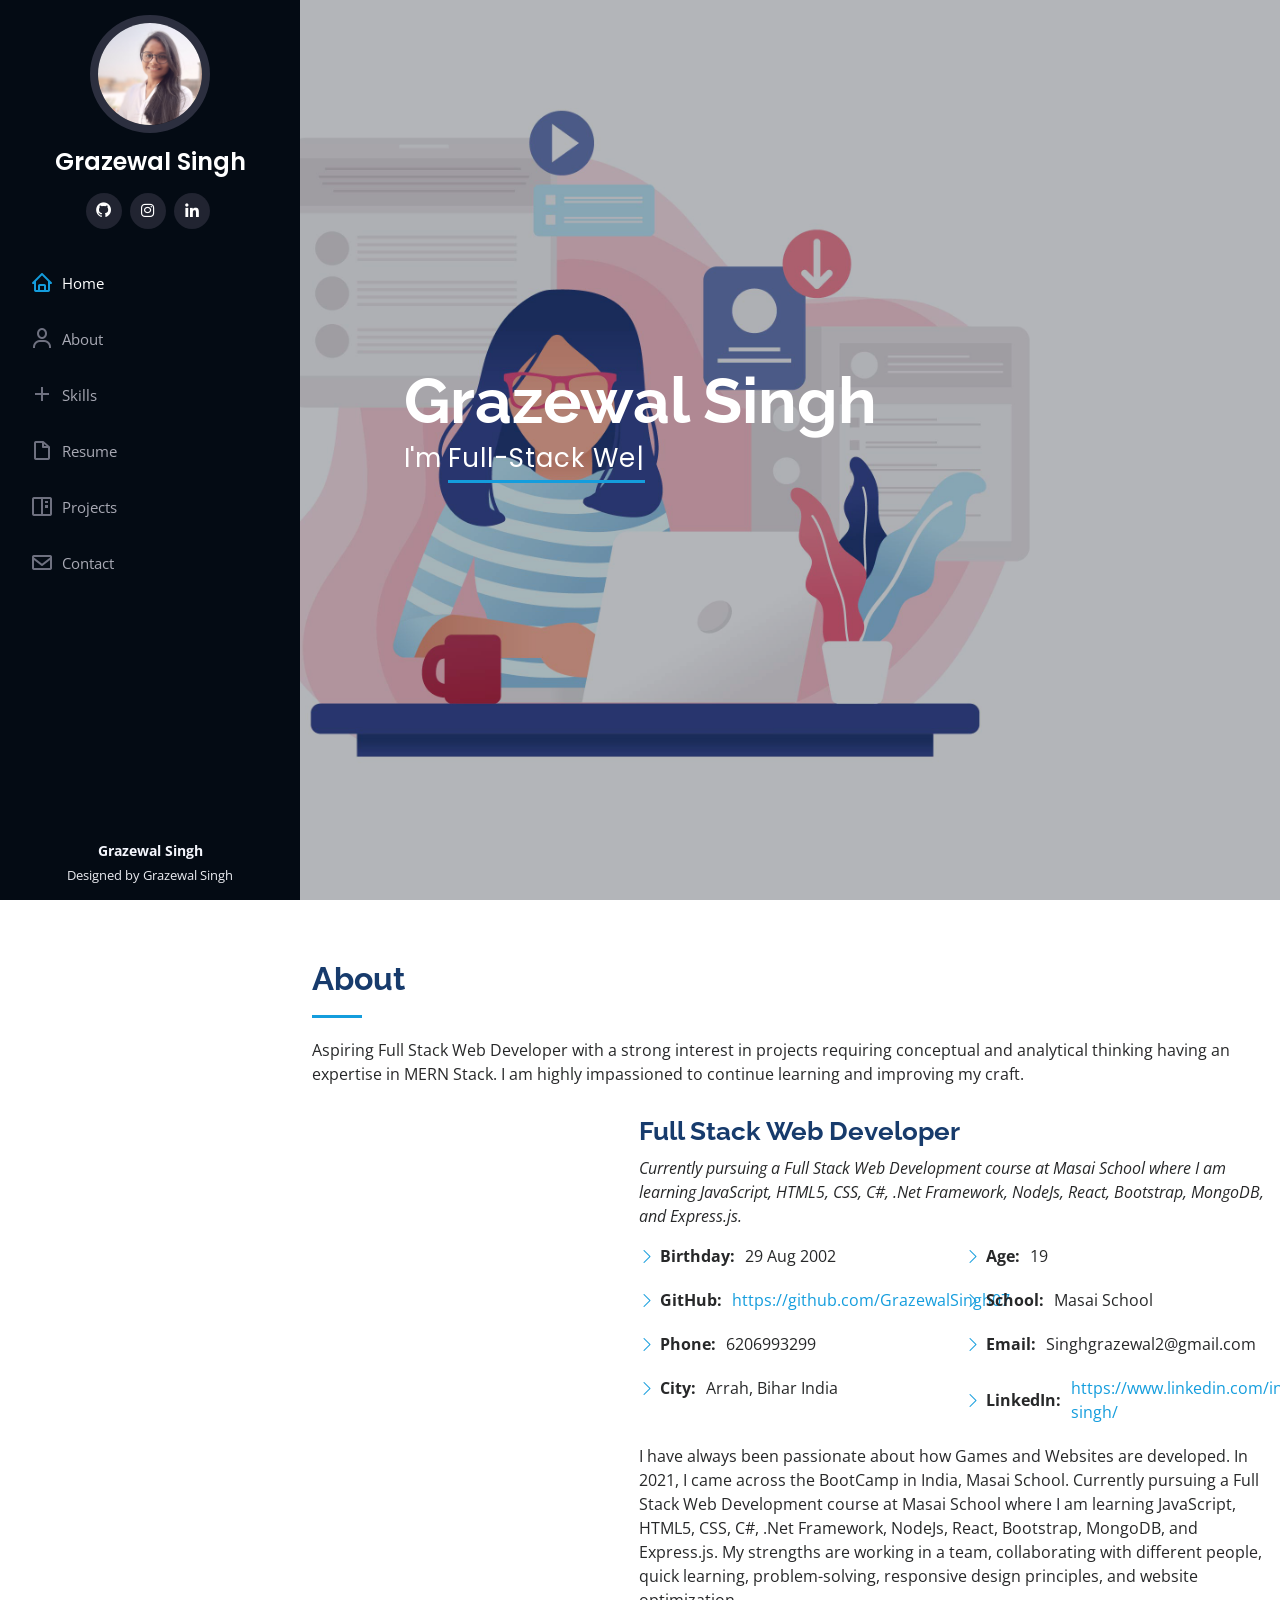
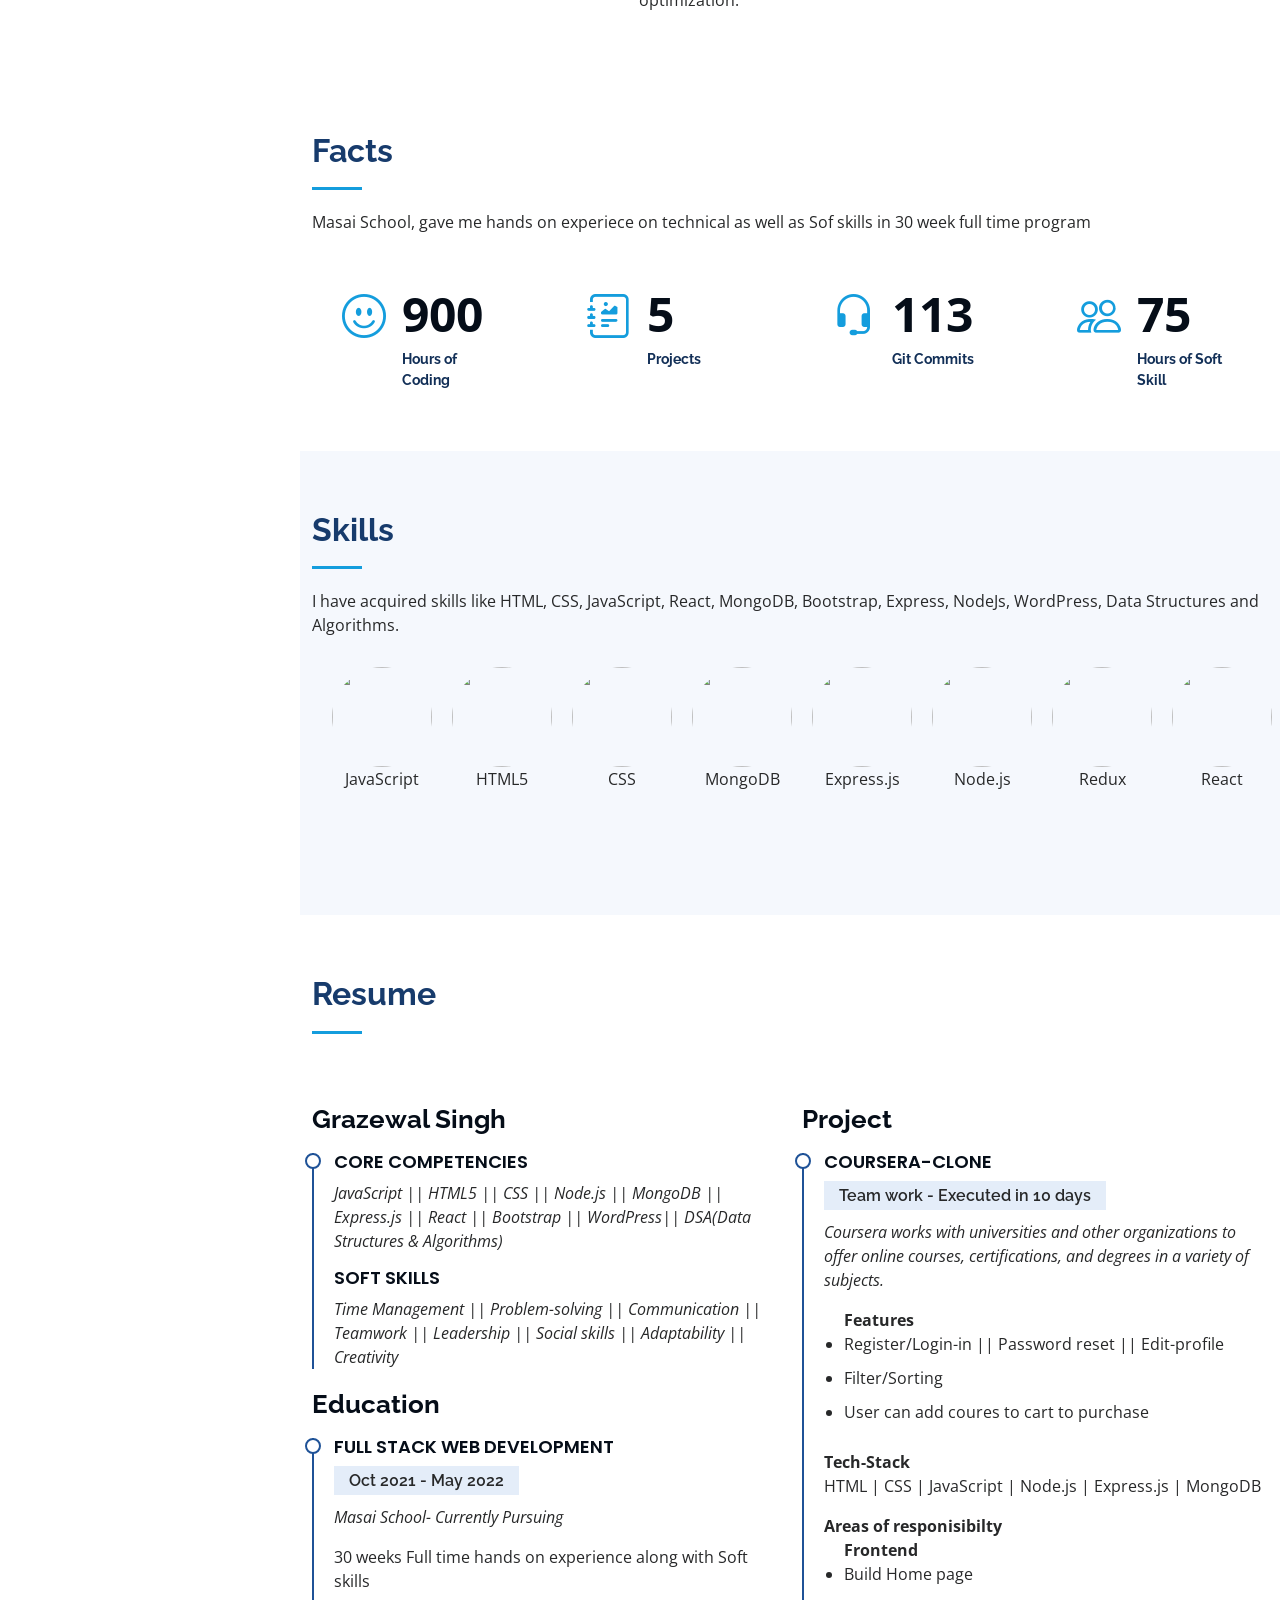
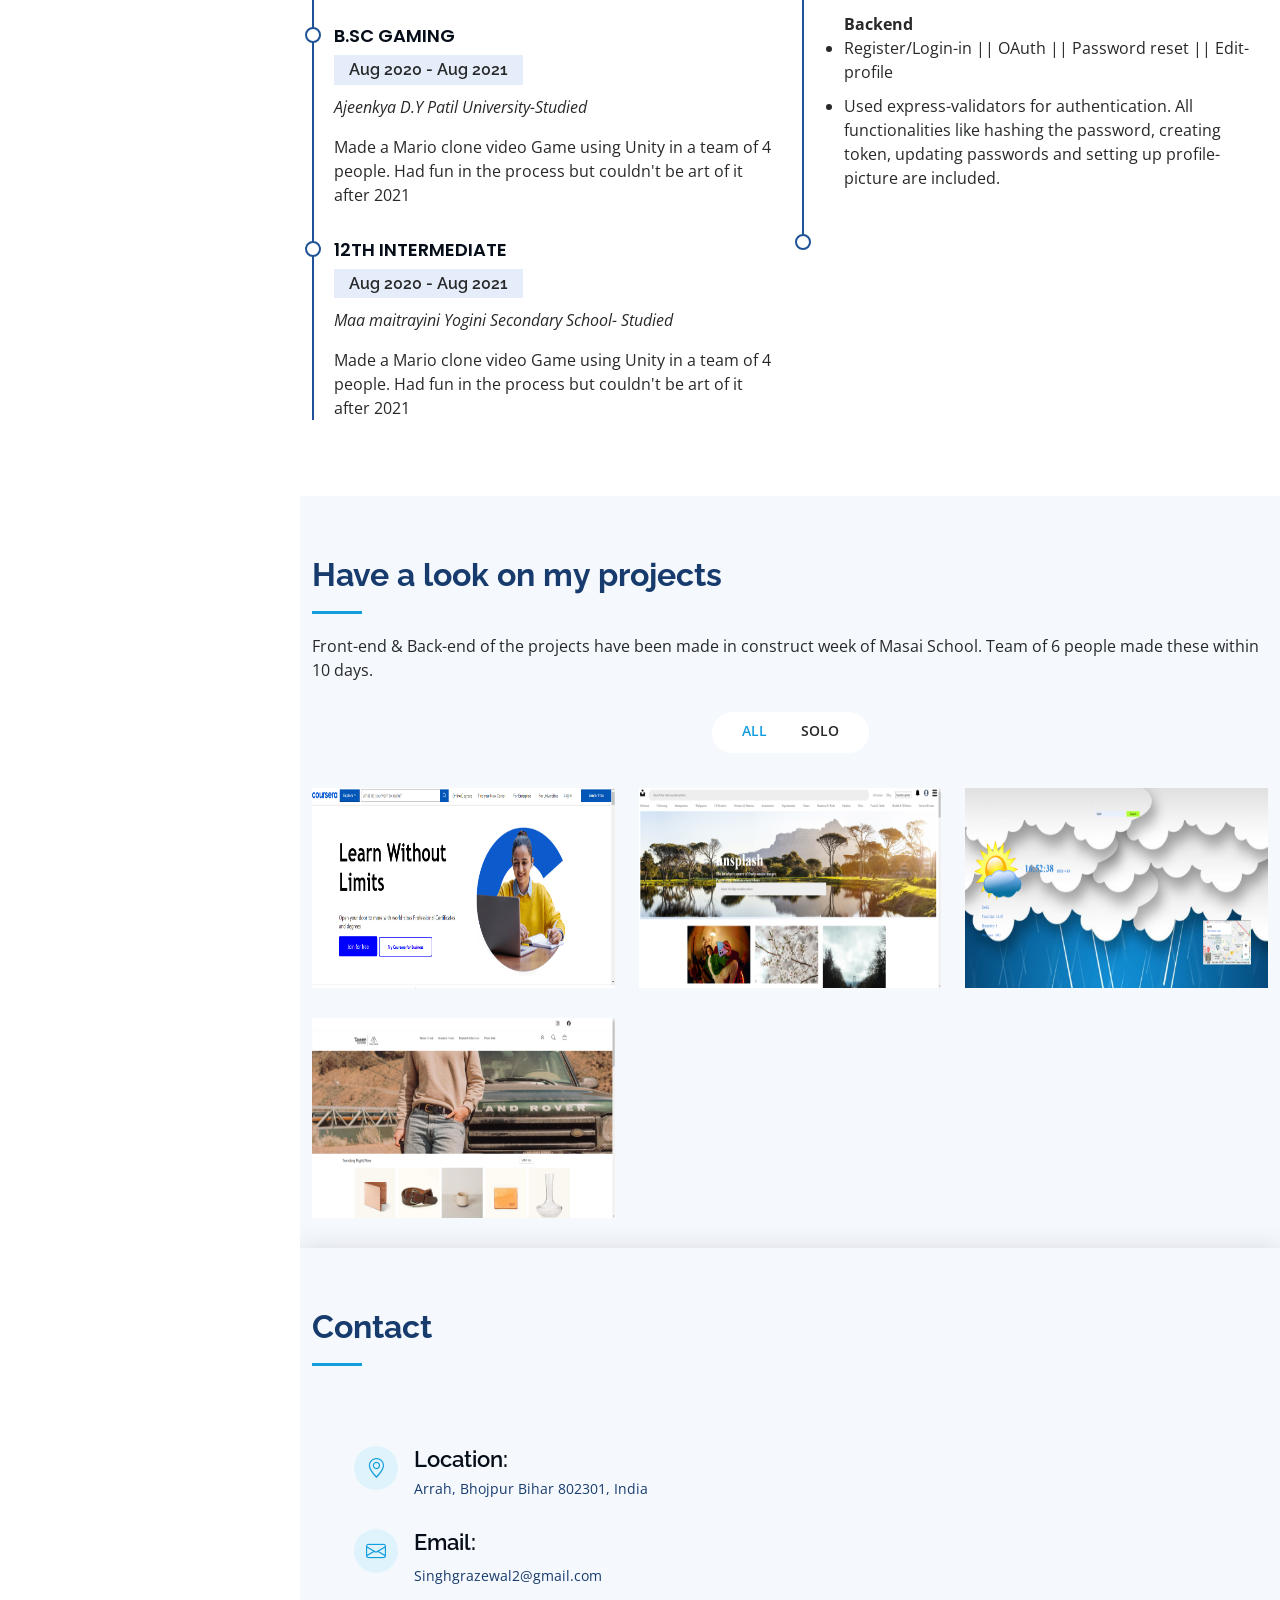
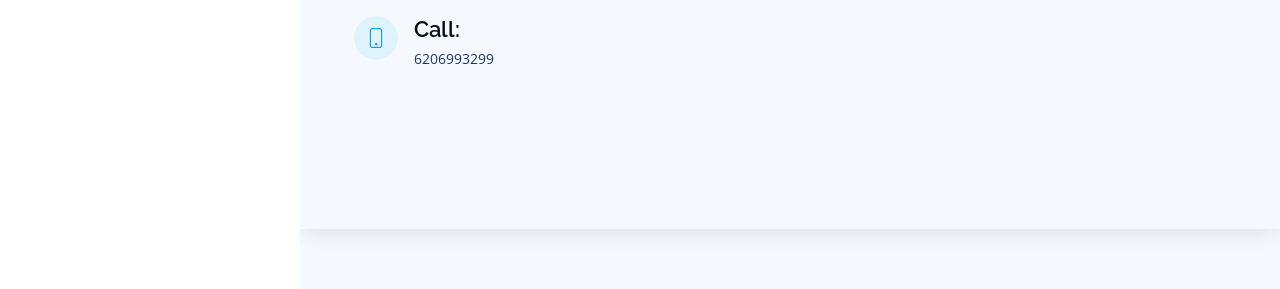
==== commit 6182fa13: "Update index.html" ====
--- a/index.html
+++ b/index.html
@@ -58,10 +58,11 @@
         <ul>
           <li><a href="#hero" class="nav-link scrollto active"><i class="bx bx-home"></i> <span>Home</span></a></li>
           <li><a href="#about" class="nav-link scrollto"><i class="bx bx-user"></i> <span>About</span></a></li>
+          <li><a href="#skills" class="nav-link scrollto"><i class="bx bx-plus"></i> <span>Skills</span></a></li>
           <li><a href="#resume" class="nav-link scrollto"><i class="bx bx-file-blank"></i> <span>Resume</span></a></li>
           <li><a href="#portfolio" class="nav-link scrollto"><i class="bx bx-book-content"></i> <span>Projects</span></a></li>
           <li><a href="#contact" class="nav-link scrollto"><i class="bx bx-envelope"></i> <span>Contact</span></a></li>
-          <li><a href="#skills" class="nav-link scrollto"><i class="bx bx-envelope"></i> <span>Skills</span></a></li>
+     
         </ul>
       </nav><!-- .nav-menu -->
     </div>
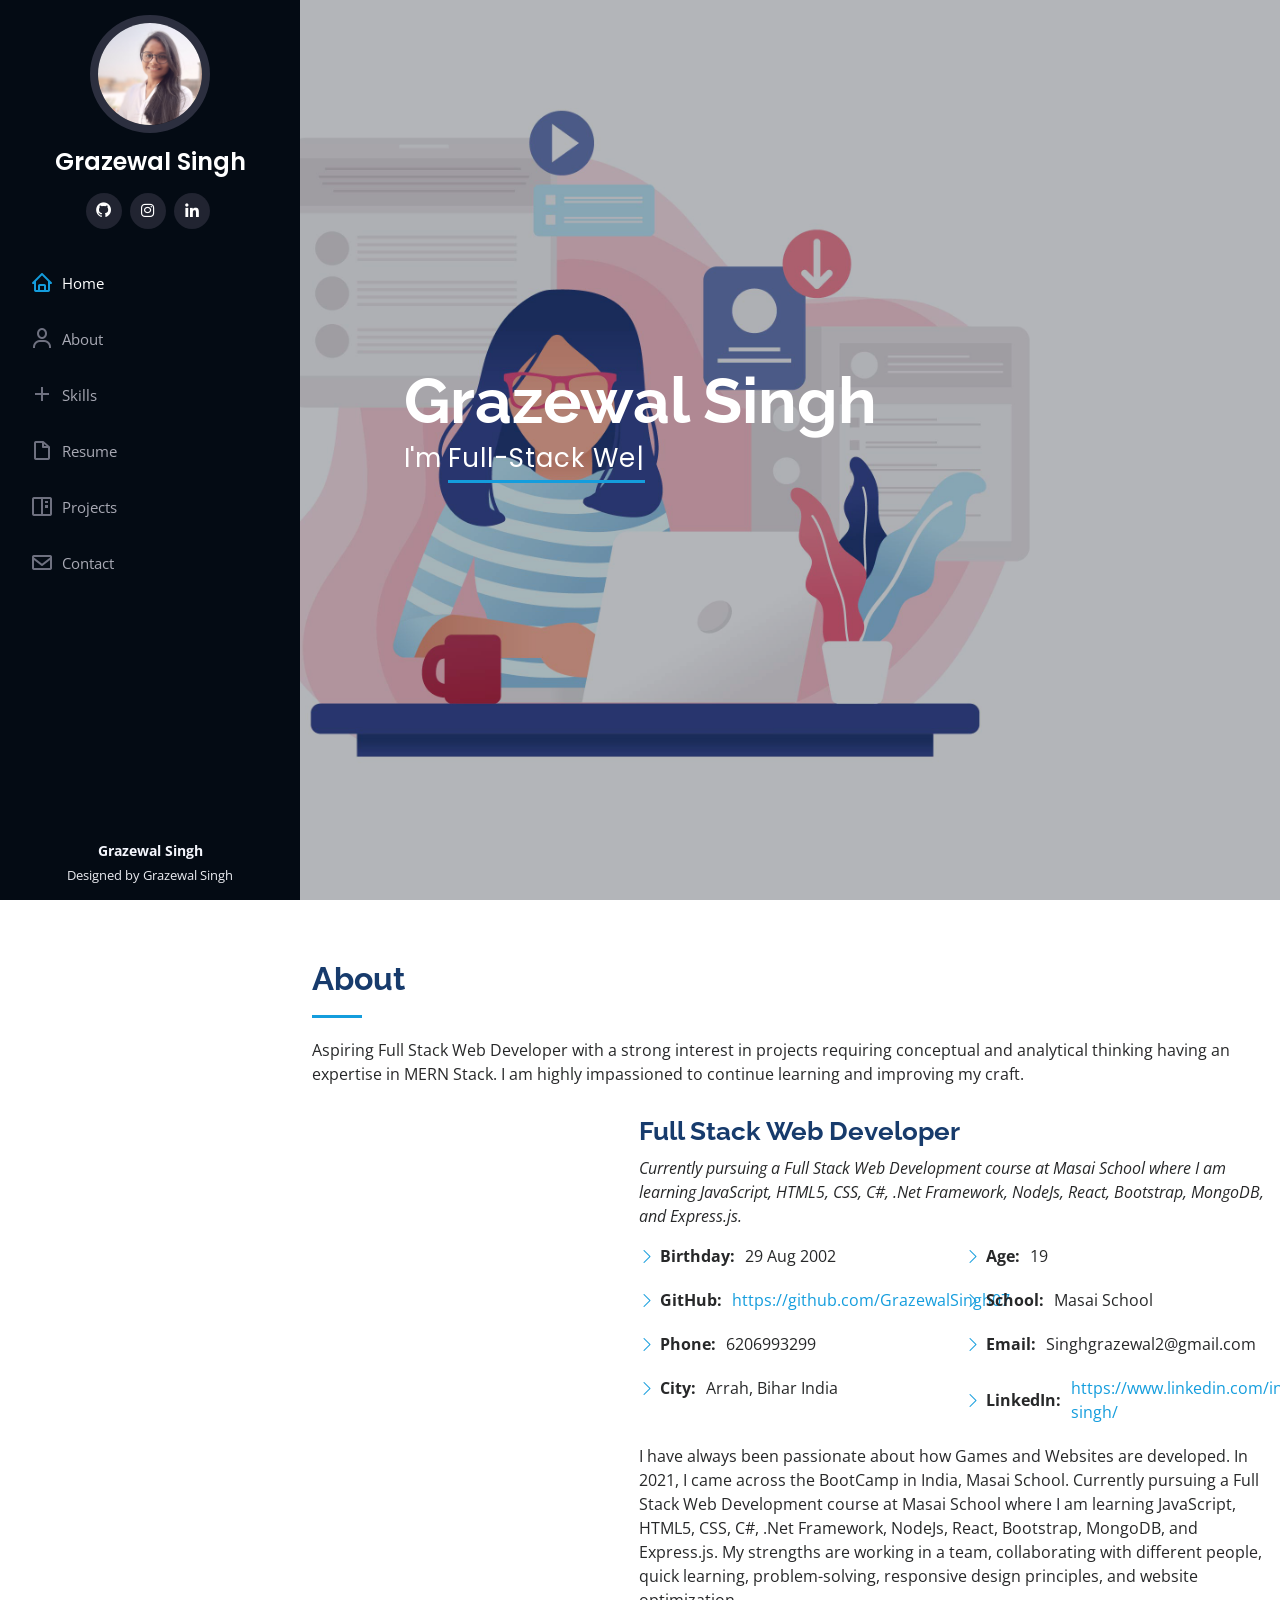
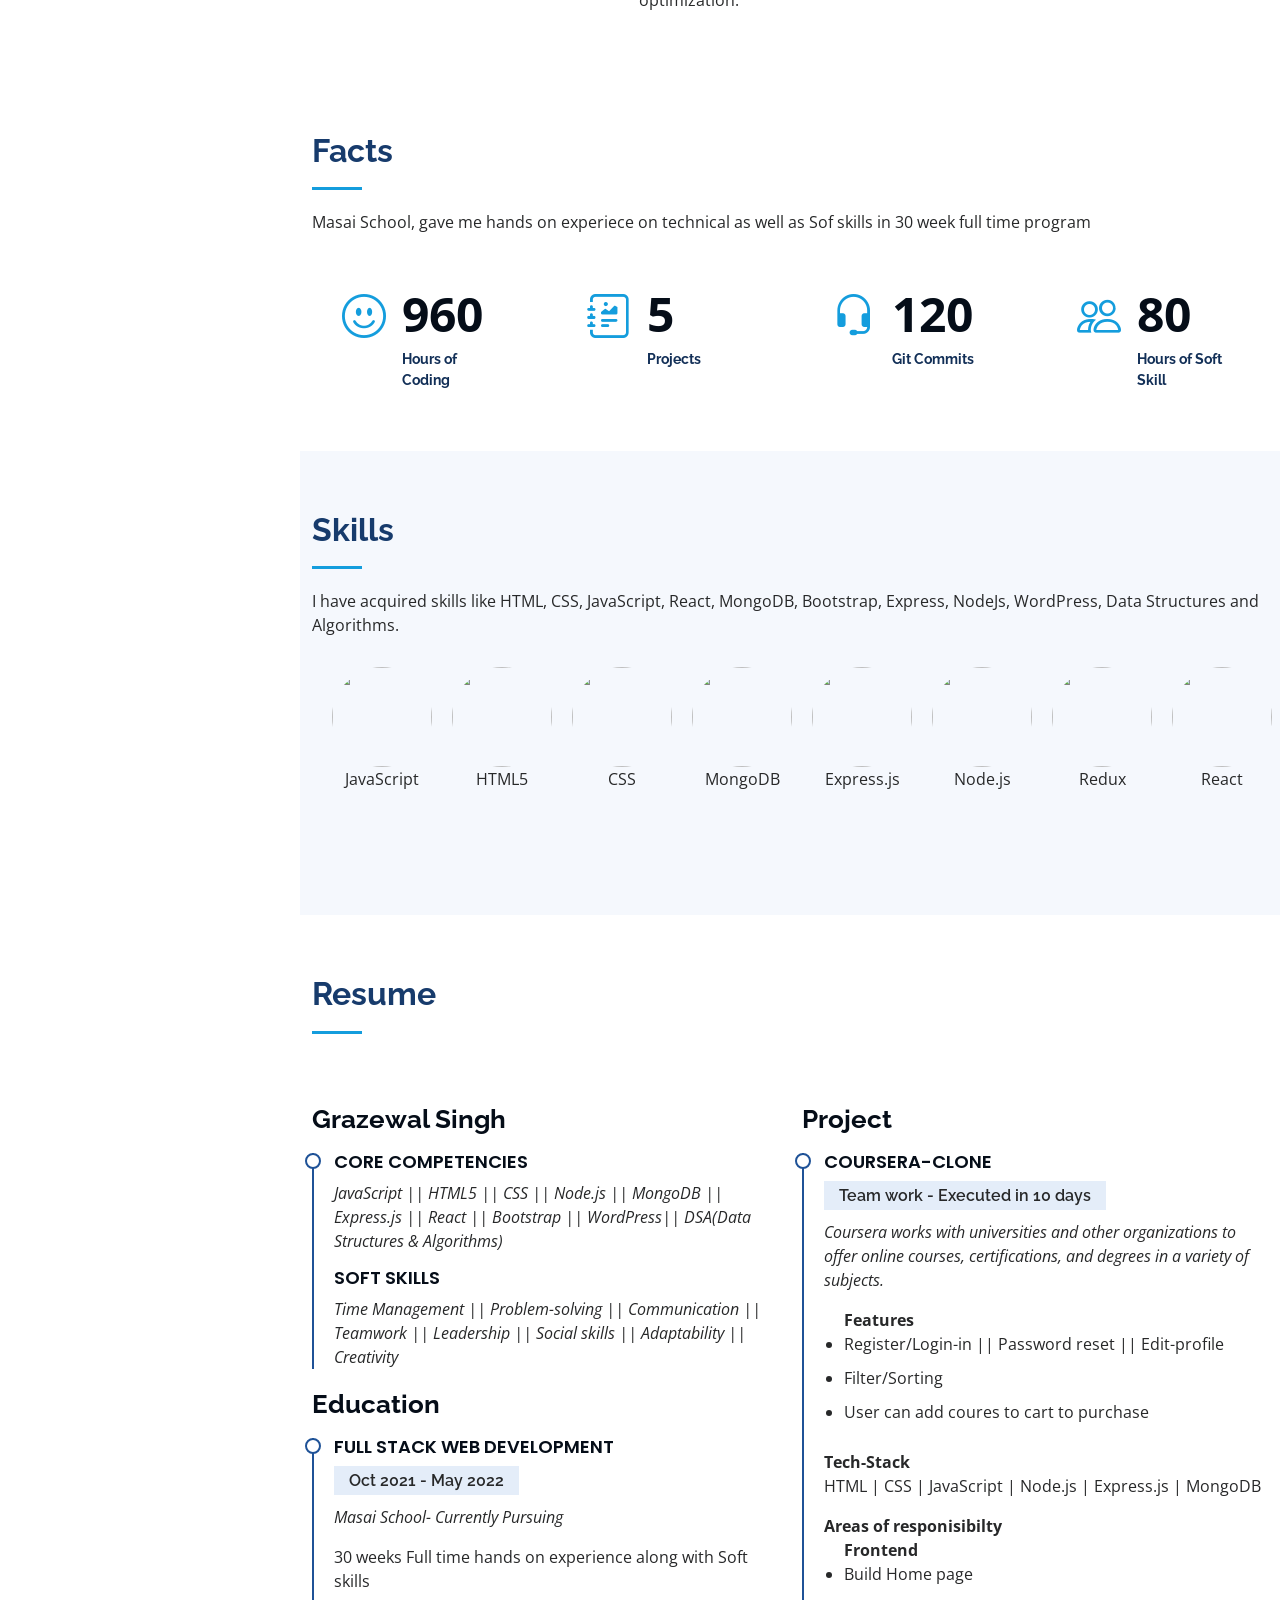
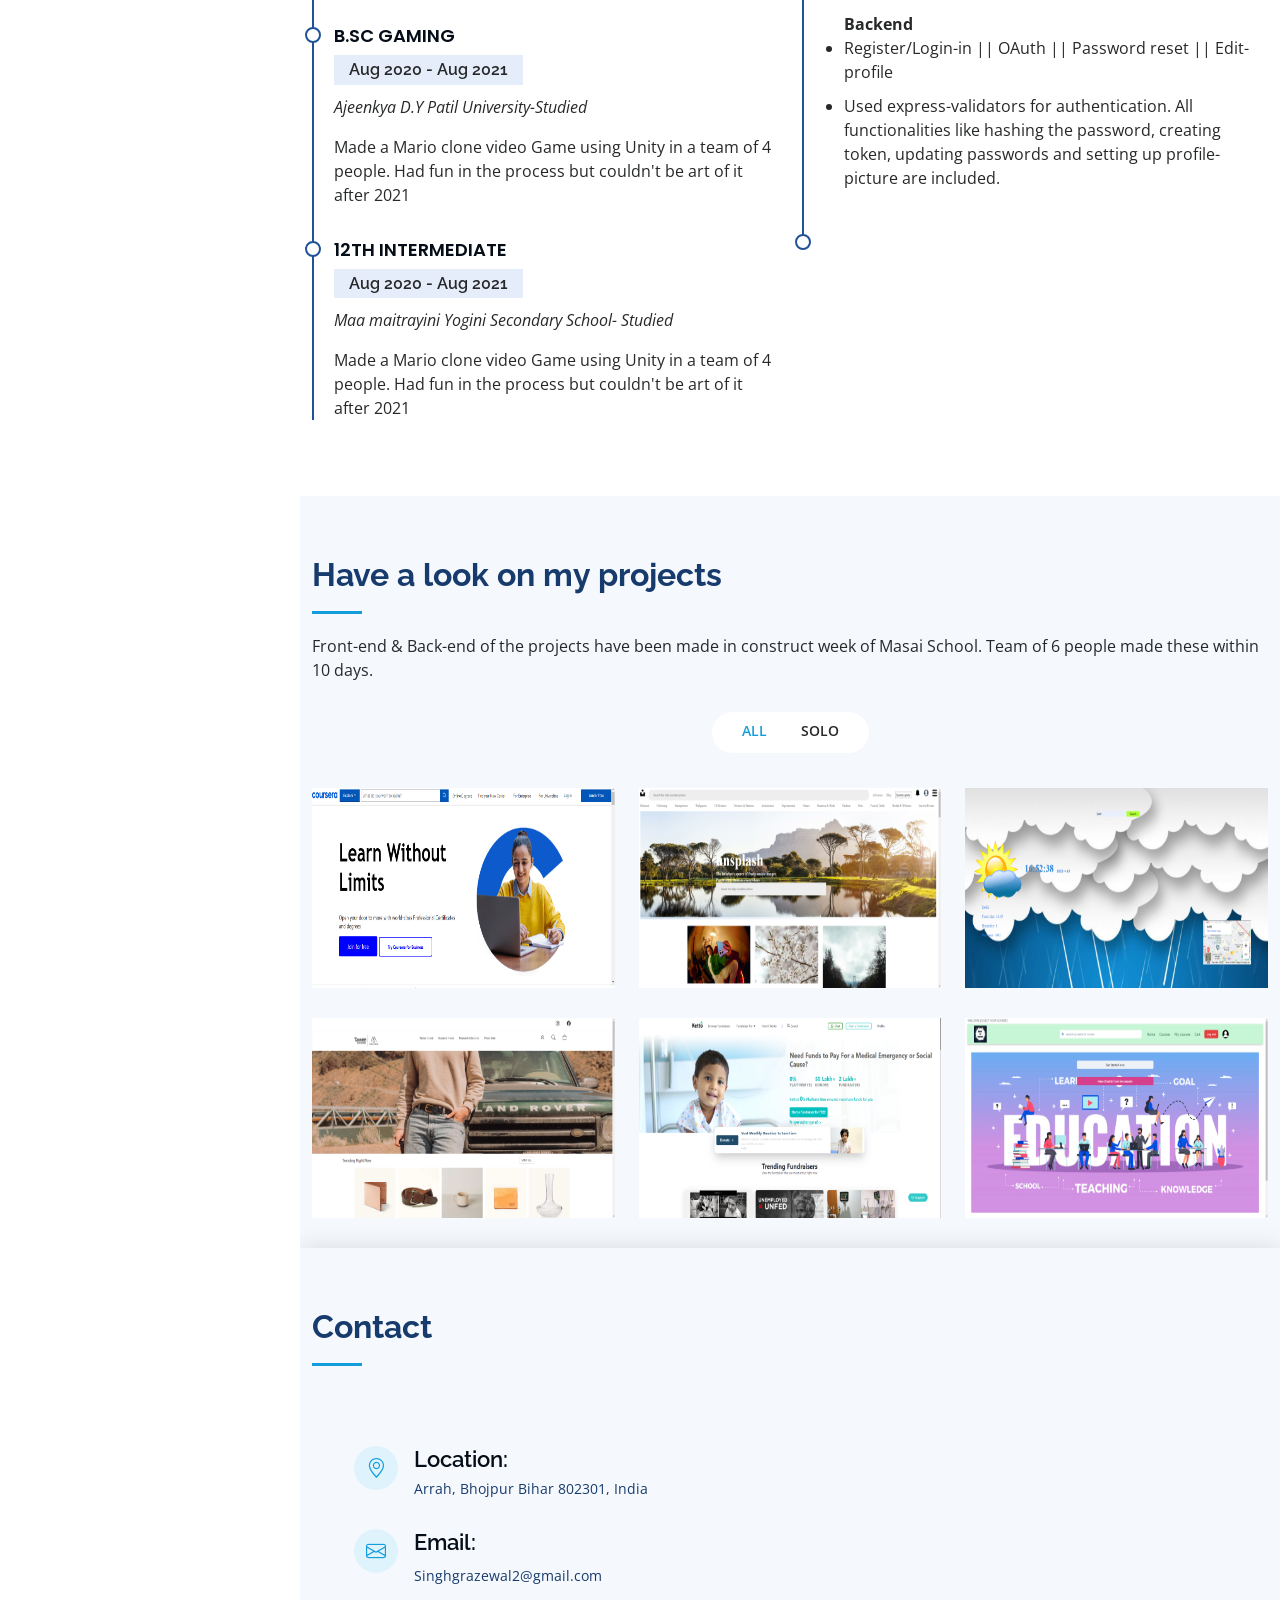
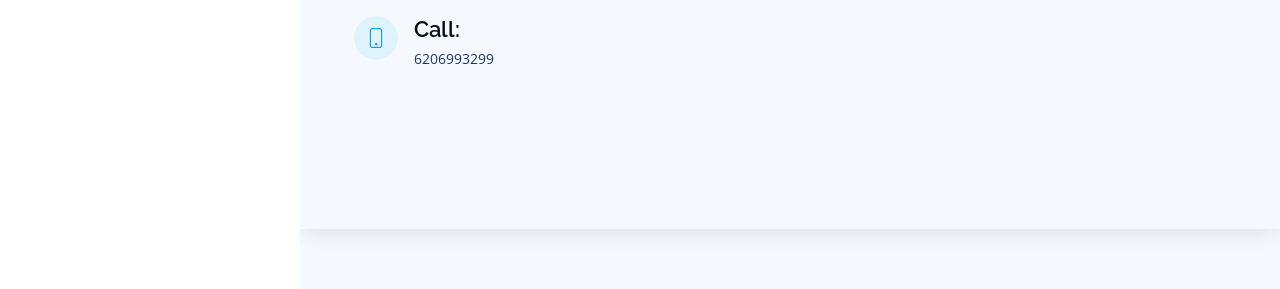
==== commit c1a7e4bf: "./latest update" ====
--- a/index.html
+++ b/index.html
@@ -443,26 +443,28 @@
             </div>
           </div>
 
-          <!-- <div class="col-lg-4 col-md-6 portfolio-item filter-web">
-            <div class="portfolio-wrap">
-              <img src="assets/img/portfolio/portfolio-5.jpg" class="img-fluid" alt="">
-              <div class="portfolio-links">
-                <a href="assets/img/portfolio/portfolio-5.jpg" data-gallery="portfolioGallery" class="portfolio-lightbox" title="Web 2"><i class="bx bx-plus"></i></a>
-                <a href="portfolio-details.html" title="More Details"><i class="bx bx-link"></i></a>
-              </div>
-            </div>
-          </div> -->
-
-          <!-- <div class="col-lg-4 col-md-6 portfolio-item filter-app">
-            <div class="portfolio-wrap">
-              <img src="assets/img/portfolio/portfolio-6.jpg" class="img-fluid" alt="">
-              <div class="portfolio-links">
-                <a href="assets/img/portfolio/portfolio-6.jpg" data-gallery="portfolioGallery" class="portfolio-lightbox" title="App 3"><i class="bx bx-plus"></i></a>
-                <a href="portfolio-details.html" title="More Details"><i class="bx bx-link"></i></a>
-              </div>
-            </div>
-          </div> -->
-
+          <div class="col-lg-4 col-md-6 portfolio-item filter-web">
+            <div class="portfolio-wrap">
+              <img src="assets/img/portfolio/What Is Crowdfunding_ _ How Crowdfunding Works_ - Ketto - Google Chrome 31-07-2022 15_40_14.png" class="img-fluid" alt="">
+              <div class="portfolio-links">
+                
+                <a href="https://github.com/J-Prajwal/ketto-cw--true-mine-3269" target="_blank" >Code</a>
+                <a href="https://ketto-true-mine3269.netlify.app/" target=”_blank” title="More Details"><i class="bx bx-link"></i></a>
+              </div>
+            </div>
+          </div>
+          <div class="col-lg-4 col-md-6 portfolio-item filter-web">
+            <div class="portfolio-wrap">
+              <img src="assets/img/portfolio/What Is Crowdfunding_ _ How Crowdfunding Works_ - Ketto - Google Chrome 31-07-2022 15_45_07.png" class="img-fluid" alt="">
+              <div class="portfolio-links">
+                
+                <a href="https://github.com/GrazewalSingh07/Titan-Strikers" target="_blank" >Code</a>
+                <a href="https://titan-strikers.netlify.app/" target=”_blank” title="More Details"><i class="bx bx-link"></i></a>
+              </div>
+            </div>
+          </div>
+    
+<!--  -->
           <!-- <div class="col-lg-4 col-md-6 portfolio-item filter-card">
             <div class="portfolio-wrap">
               <img src="assets/img/portfolio/portfolio-7.jpg" class="img-fluid" alt="">
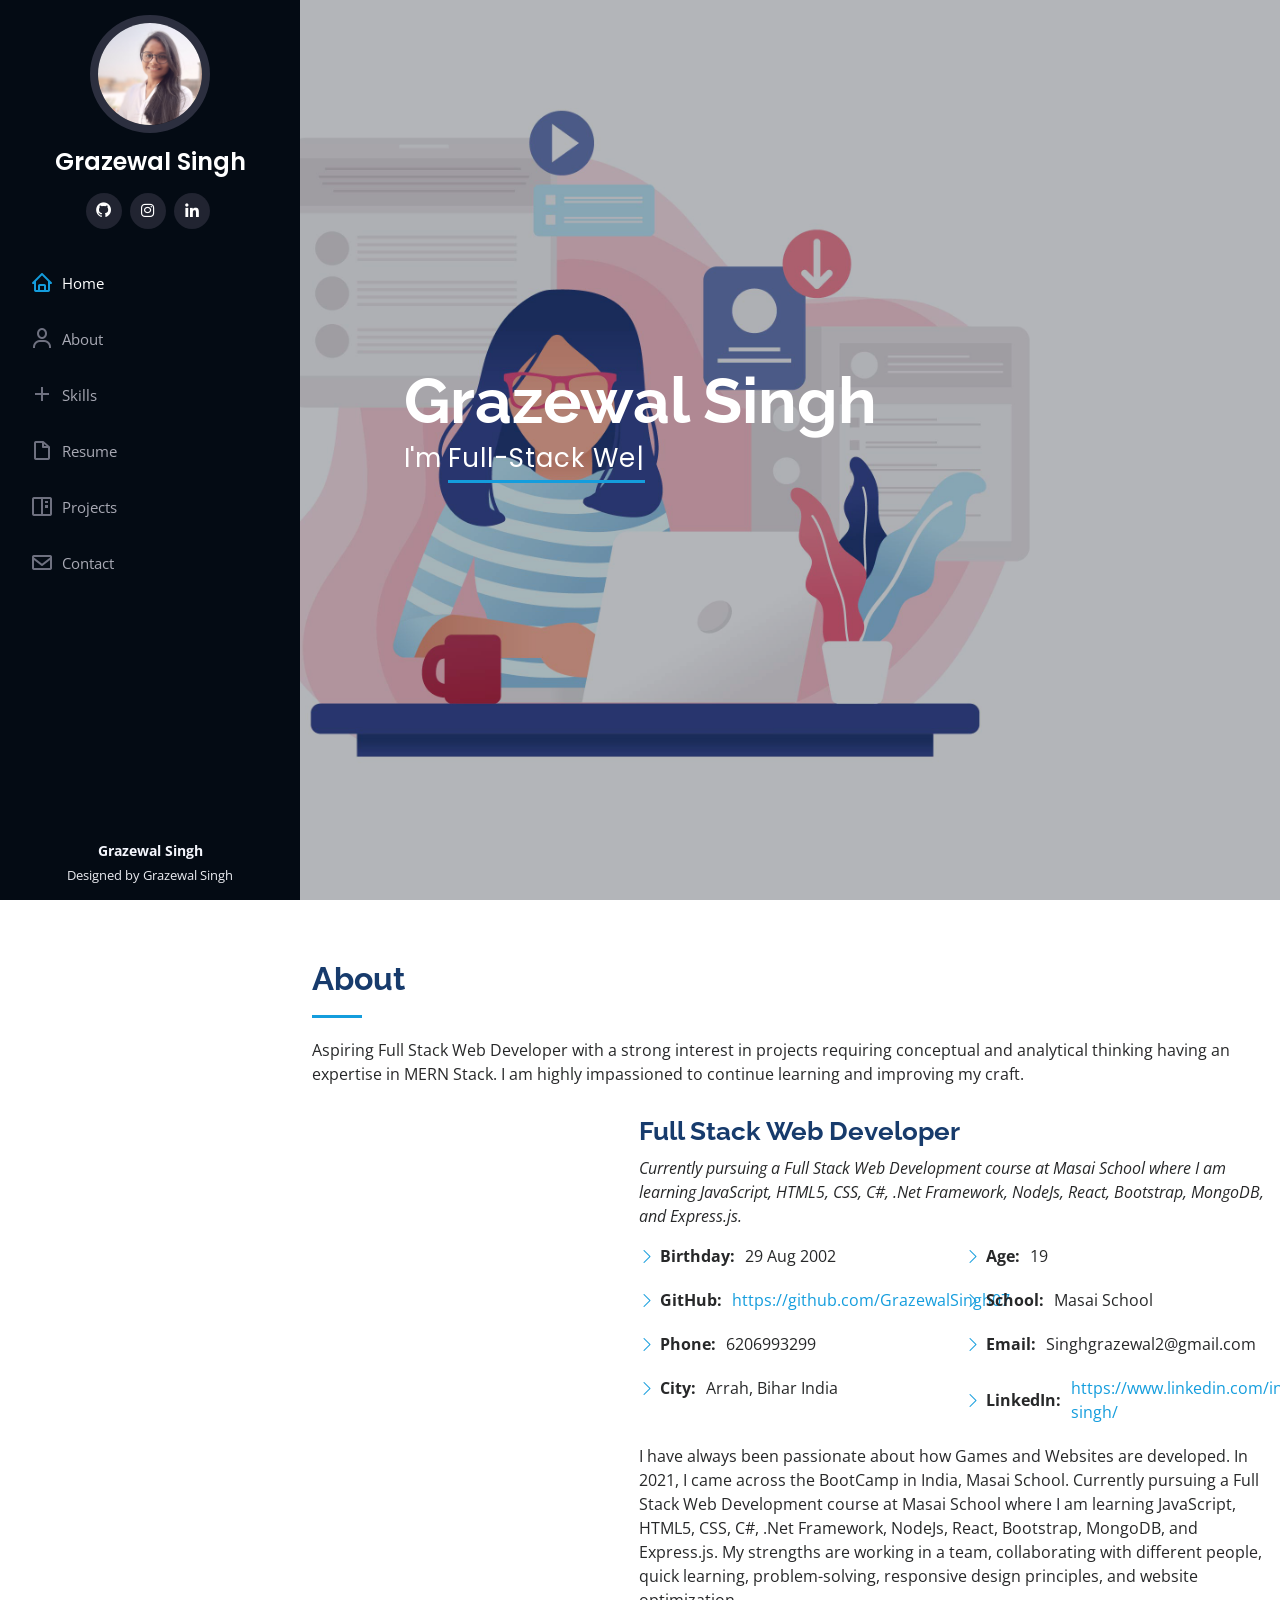
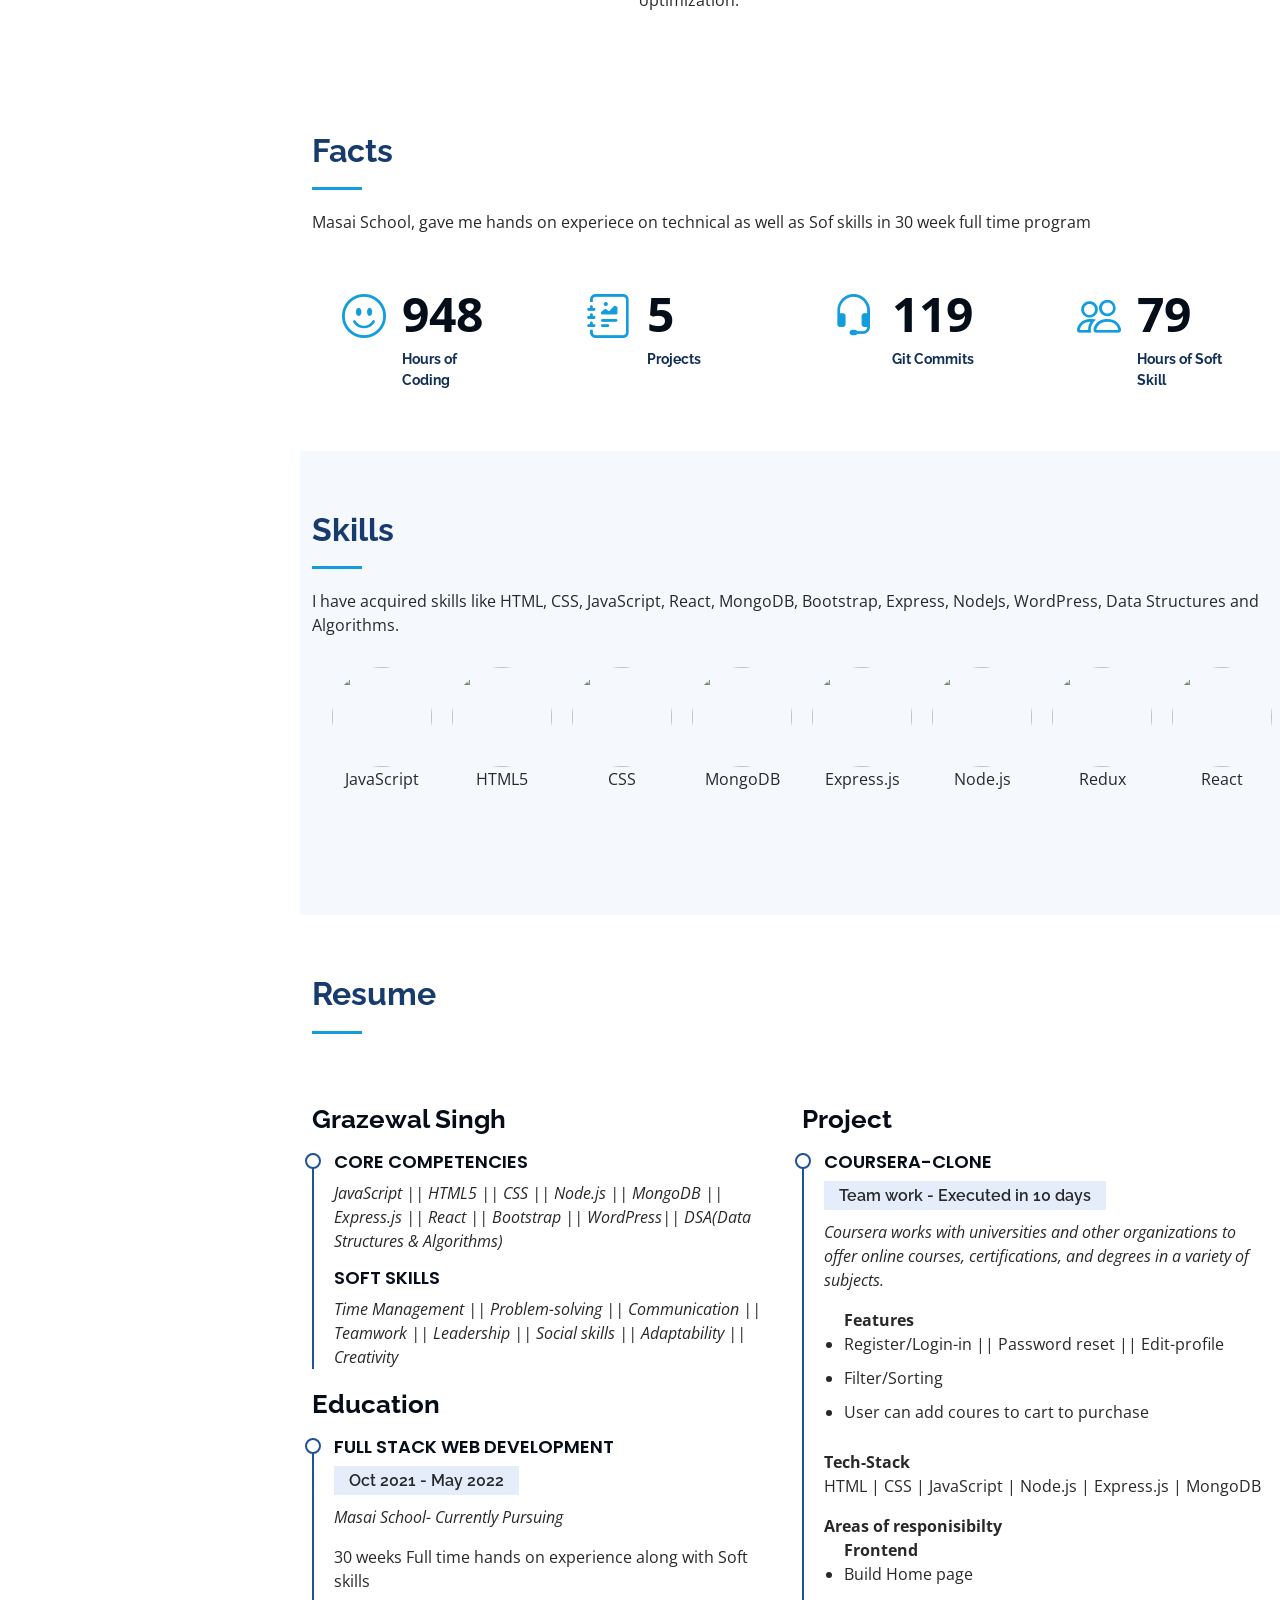
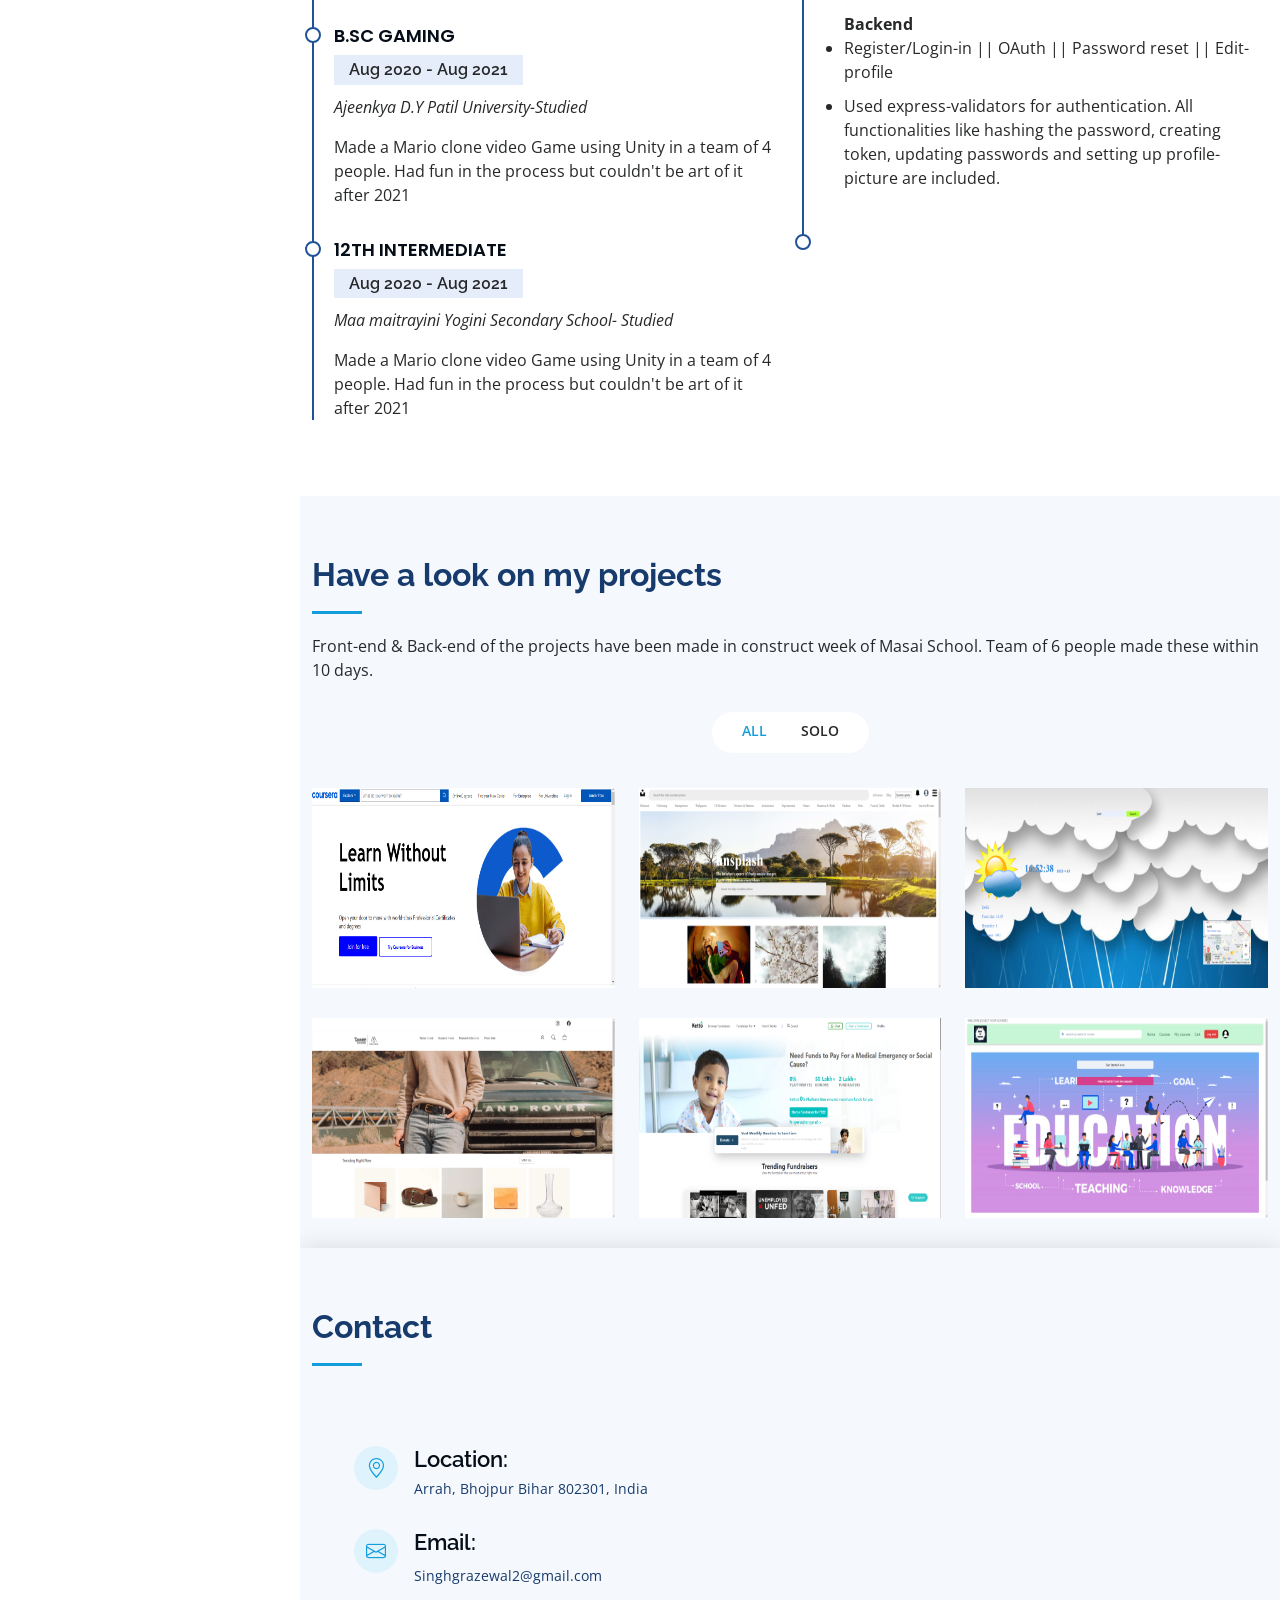
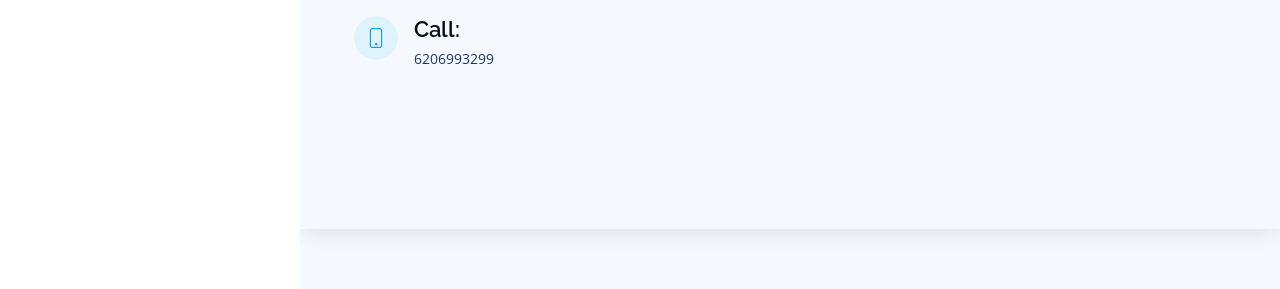
==== commit 3727266e: "./" ====
--- a/index.html
+++ b/index.html
@@ -443,7 +443,7 @@
             </div>
           </div>
 
-          <div class="col-lg-4 col-md-6 portfolio-item filter-web">
+          <div class="col-lg-4 col-md-6 portfolio-item filter-app">
             <div class="portfolio-wrap">
               <img src="assets/img/portfolio/What Is Crowdfunding_ _ How Crowdfunding Works_ - Ketto - Google Chrome 31-07-2022 15_40_14.png" class="img-fluid" alt="">
               <div class="portfolio-links">
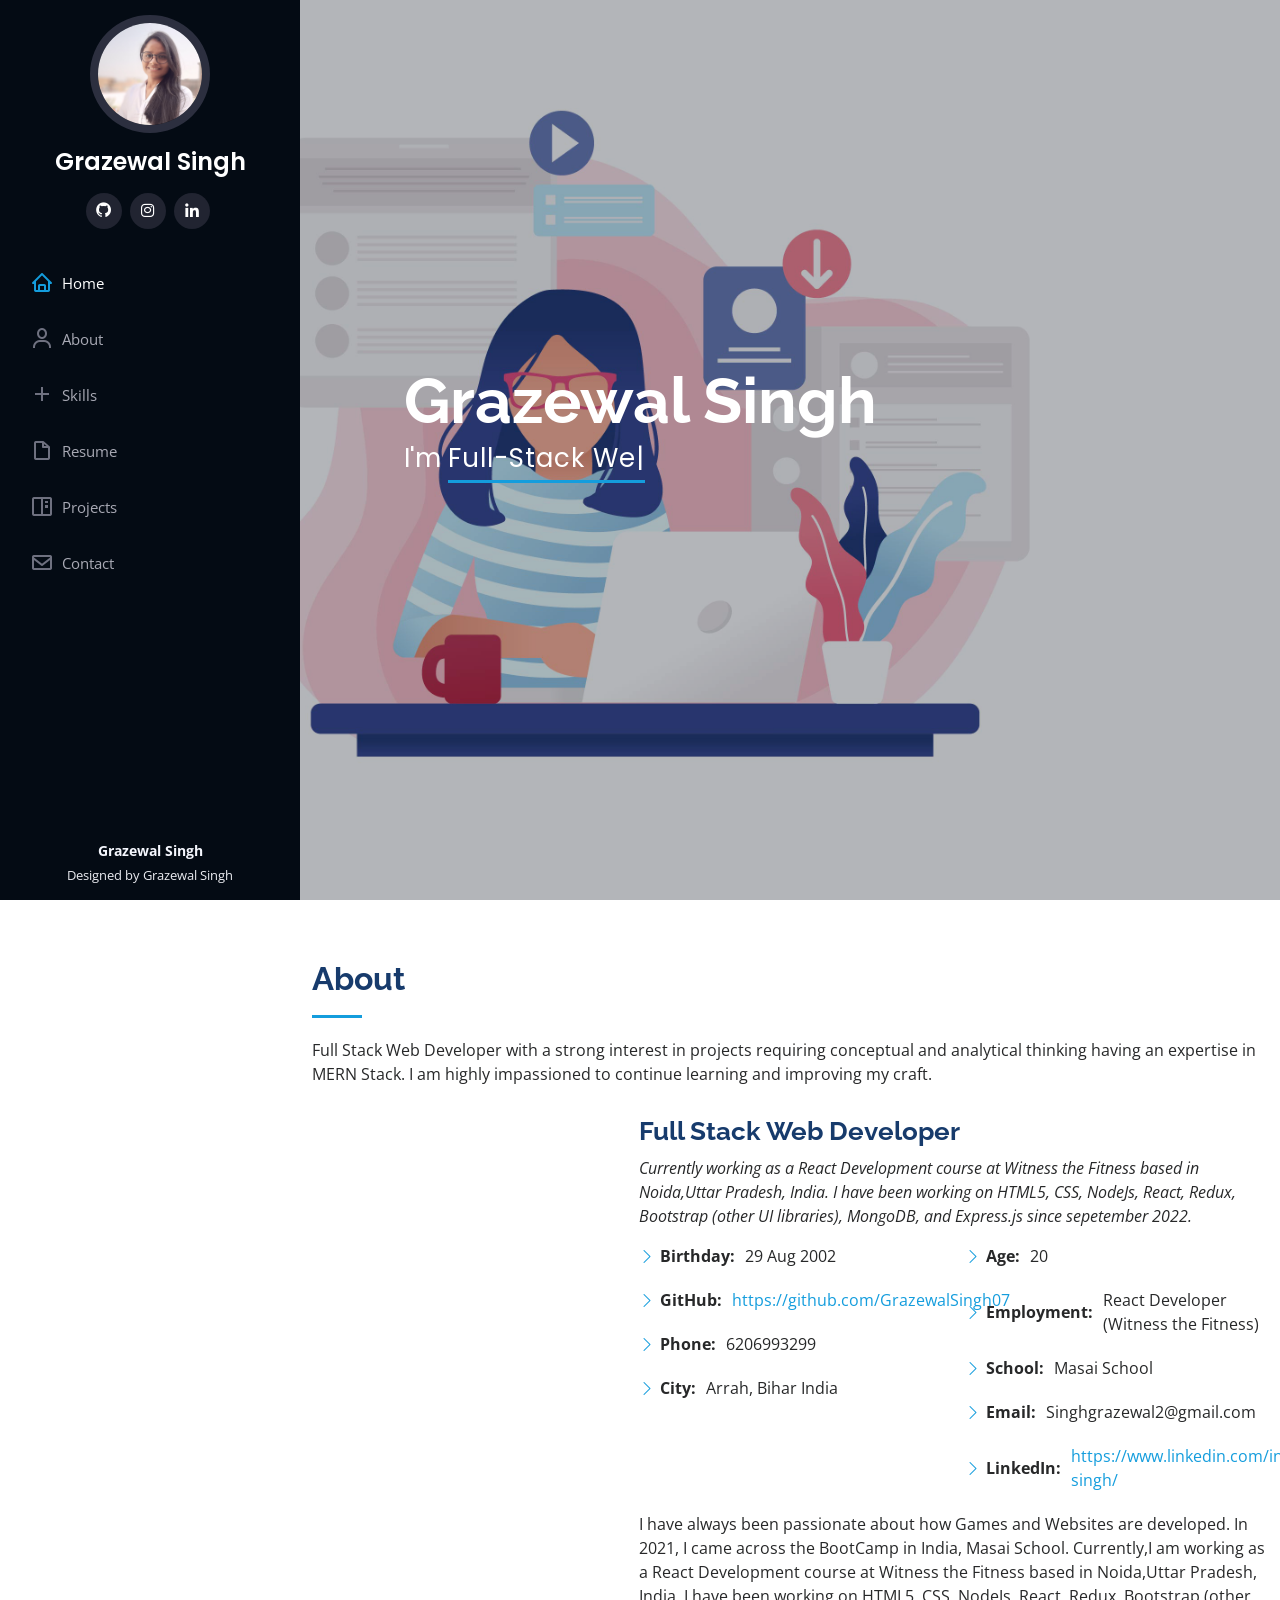
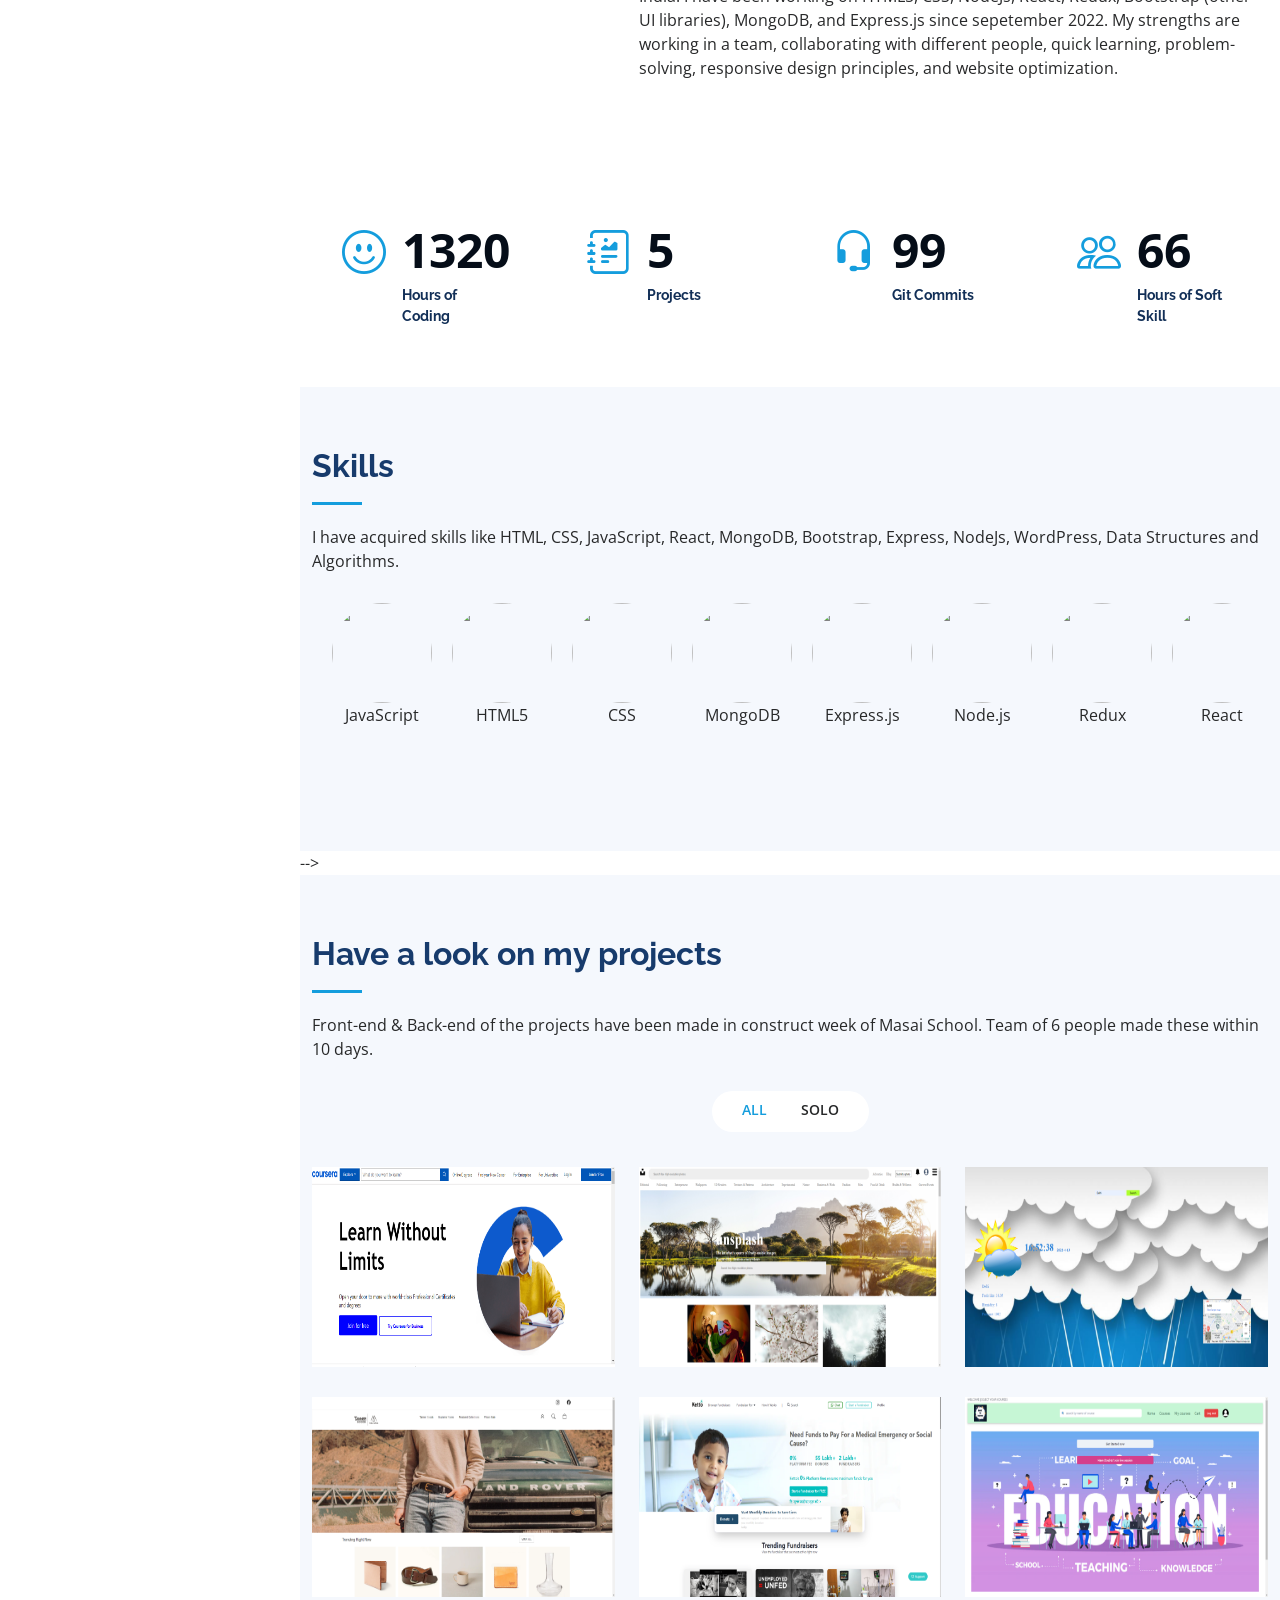
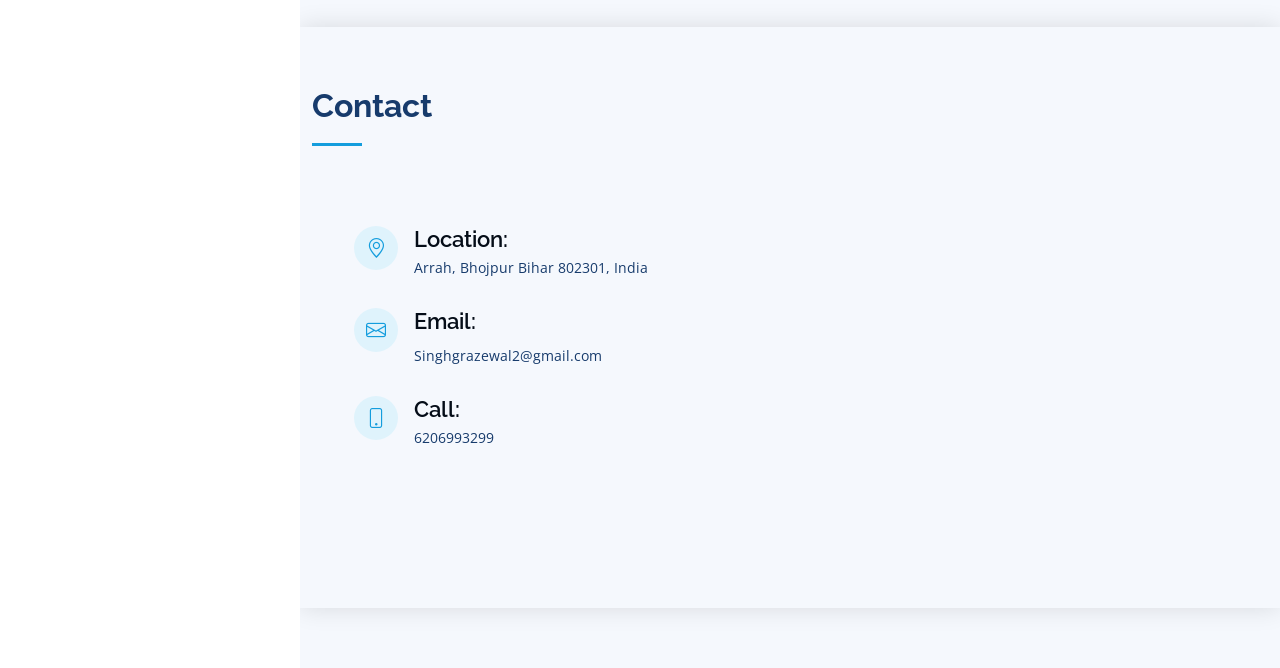
==== commit 1d45c7cf: "pushing new portfolio" ====
--- a/index.html
+++ b/index.html
@@ -84,7 +84,7 @@
 
         <div class="section-title">
           <h2>About</h2>
-          <p>Aspiring Full Stack Web Developer with a strong interest in projects requiring conceptual and analytical thinking having an expertise in MERN Stack. I am highly impassioned to continue learning and improving my craft.</p>
+          <p> Full Stack Web Developer with a strong interest in projects requiring conceptual and analytical thinking having an expertise in MERN Stack. I am highly impassioned to continue learning and improving my craft.</p>
         </div>
 
         <div class="row">
@@ -94,7 +94,7 @@
           <div class="col-lg-8 pt-4 pt-lg-0 content" data-aos="fade-left">
             <h3>Full Stack Web Developer</h3>
             <p class="fst-italic">
-              Currently pursuing a Full Stack Web Development course at Masai School where I am learning JavaScript, HTML5, CSS, C#, .Net Framework, NodeJs, React, Bootstrap, MongoDB, and Express.js.
+              Currently working as a React Development course at Witness the Fitness based in Noida,Uttar Pradesh, India. I have been working on HTML5, CSS, NodeJs, React, Redux, Bootstrap (other UI libraries), MongoDB, and Express.js since sepetember 2022.
             </p>
             <div class="row">
               <div class="col-lg-6">
@@ -107,7 +107,8 @@
               </div>
               <div class="col-lg-6">
                 <ul>
-                  <li><i class="bi bi-chevron-right"></i> <strong>Age:</strong> <span>19</span></li>
+                  <li><i class="bi bi-chevron-right"></i> <strong>Age:</strong> <span>20</span></li>
+                  <li><i class="bi bi-chevron-right"></i> <strong>Employment:</strong> <span>React Developer (Witness the Fitness)</span></li>
                   <li><i class="bi bi-chevron-right"></i> <strong>School:</strong> <span>Masai School</span></li>
                   <li><i class="bi bi-chevron-right"></i> <strong>Email:</strong> <span>Singhgrazewal2@gmail.com</span></li>
                   <li><i class="bi bi-chevron-right"></i> <strong>LinkedIn:</strong> <span><a href="https://www.linkedin.com/in/grazewal-singh/"target=”_blank” >https://www.linkedin.com/in/grazewal-singh/</a></span></li>
@@ -116,7 +117,7 @@
             </div>
             <p>
               I have always been passionate about how Games and Websites are developed. In 2021, I came across the BootCamp in India, Masai School.
-              Currently pursuing a Full Stack Web Development course at Masai School where I am learning JavaScript, HTML5, CSS, C#, .Net Framework, NodeJs, React, Bootstrap, MongoDB, and Express.js.
+              Currently,I am working as a React Development course at Witness the Fitness based in Noida,Uttar Pradesh, India. I have been working on HTML5, CSS, NodeJs, React, Redux, Bootstrap (other UI libraries), MongoDB, and Express.js since sepetember 2022.
               My strengths are working in a team, collaborating with different people, quick learning, problem-solving, responsive design principles, and website optimization.
               
             </p>
@@ -130,17 +131,17 @@
     <section id="facts" class="facts">
       <div class="container">
 
-        <div class="section-title">
+        <!-- <div class="section-title">
           <h2>Facts</h2>
-          <p>Masai School, gave me hands on experiece on technical as well as Sof skills in 30 week full time program</p>
-        </div>
+          <p></p>
+        </div> -->
 
         <div class="row no-gutters">
 
           <div class="col-lg-3 col-md-6 d-md-flex align-items-md-stretch" data-aos="fade-up">
             <div class="count-box">
               <i class="bi bi-emoji-smile"></i>
-              <span data-purecounter-start="0" data-purecounter-end="1200" data-purecounter-duration="1" class="purecounter"></span>
+              <span data-purecounter-start="0" data-purecounter-end="2000" data-purecounter-duration="1" class="purecounter"></span>
               <p><strong>Hours of Coding</strong></p>
             </div>
           </div>
@@ -148,7 +149,7 @@
           <div class="col-lg-3 col-md-6 d-md-flex align-items-md-stretch" data-aos="fade-up" data-aos-delay="100">
             <div class="count-box">
               <i class="bi bi-journal-richtext"></i>
-              <span data-purecounter-start="0" data-purecounter-end="6" data-purecounter-duration="1" class="purecounter"></span>
+              <span data-purecounter-start="0" data-purecounter-end="8" data-purecounter-duration="1" class="purecounter"></span>
               <p><strong>Projects</strong></p>
             </div>
           </div>
@@ -299,7 +300,7 @@
     </section><!-- End Skills Section -->
 
     <!-- ======= Resume Section ======= -->
-    <section id="resume" class="resume">
+    <!-- <section id="resume" class="resume">
       <div class="container">
 
         <div class="section-title">
@@ -380,7 +381,8 @@
         </div>
 
       </div>
-    </section><!-- End Resume Section -->
+    </section> -->
+    <!-- End Resume Section -->
 
     <!-- ======= Portfolio Section ======= -->
 
--- a/assets/css/style.css
+++ b/assets/css/style.css
@@ -386,7 +386,23 @@
 --------------------------------------------------------------*/
 .skills{
   display: flex;
- 
+  overflow-x: scroll;
+}
+::-webkit-scrollbar {
+  width: 5px;
+}
+
+::-webkit-scrollbar-track {
+  
+  display: none;
+}
+
+::-webkit-scrollbar-thumb {
+ display: none;
+}
+
+::-webkit-scrollbar-thumb:hover {
+  background: rgb(92, 91, 91);
 }
 @media only screen and (max-width: 600px) {
   .skills{
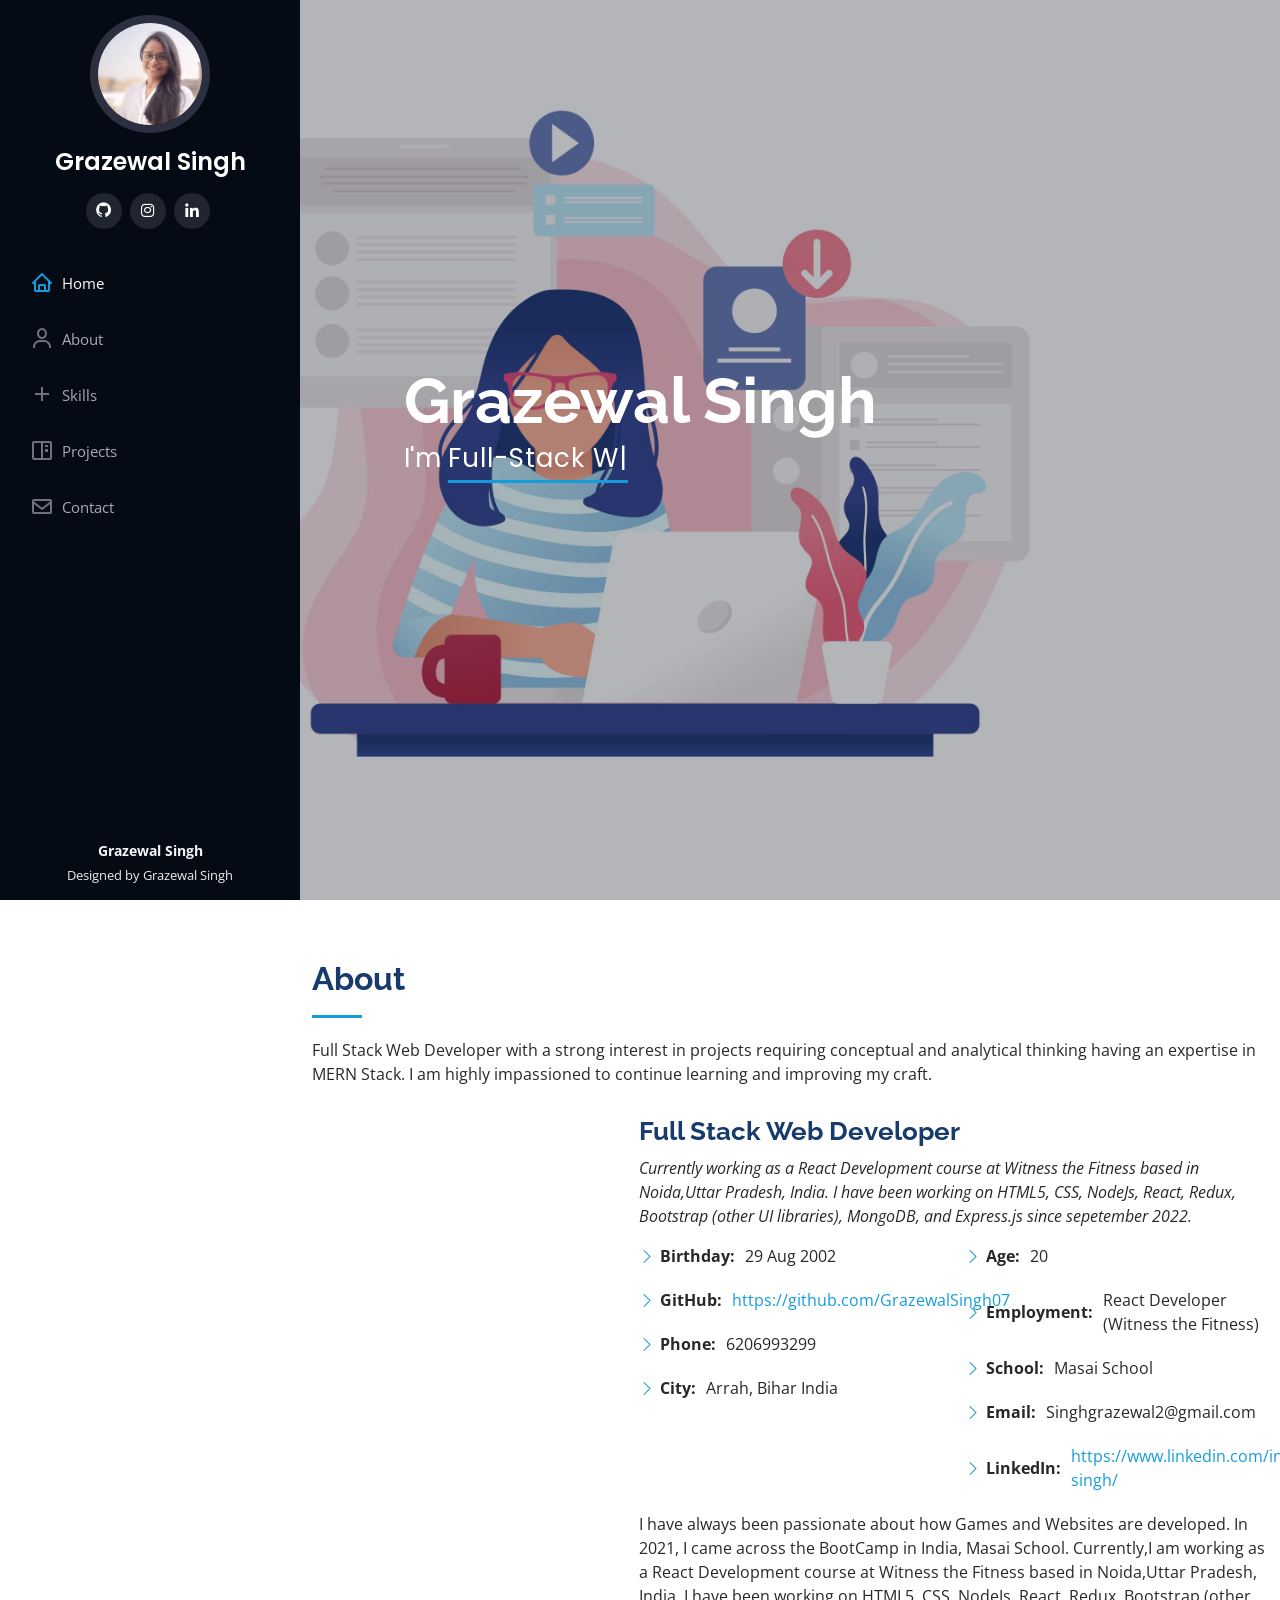
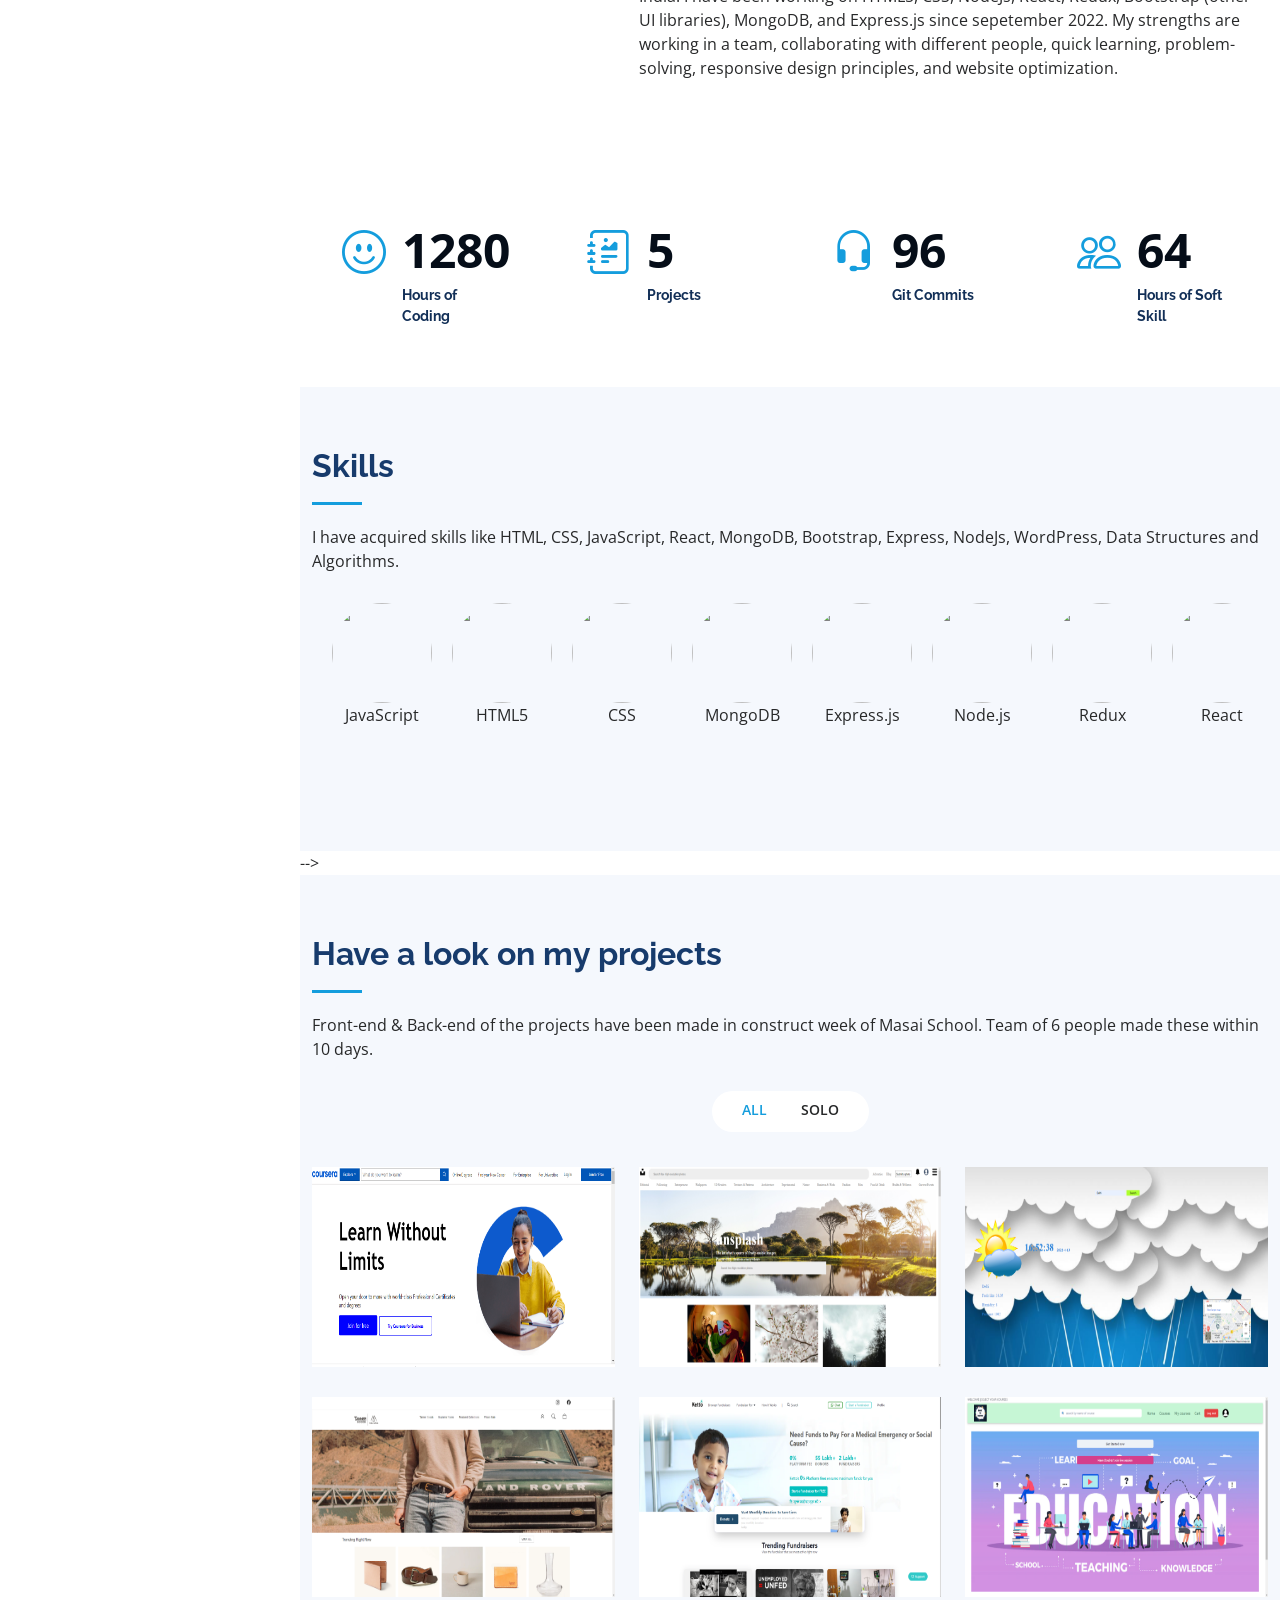
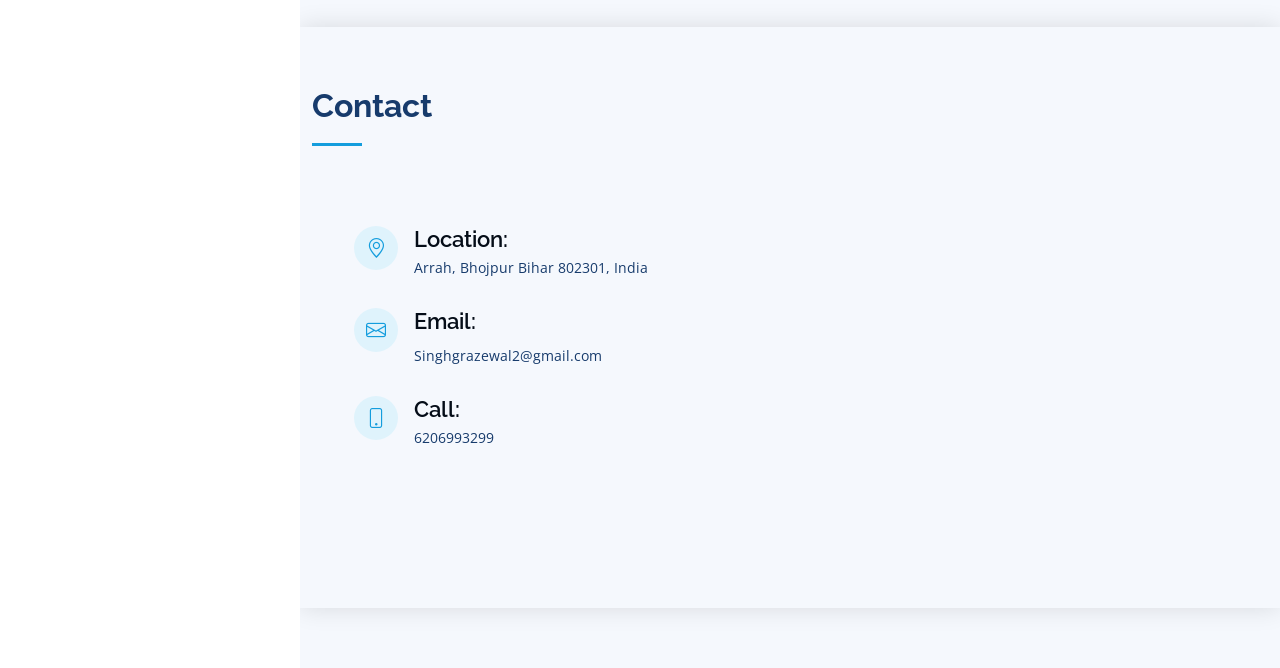
==== commit 8fbcc2ef: "pushing new portfolio" ====
--- a/index.html
+++ b/index.html
@@ -59,7 +59,7 @@
           <li><a href="#hero" class="nav-link scrollto active"><i class="bx bx-home"></i> <span>Home</span></a></li>
           <li><a href="#about" class="nav-link scrollto"><i class="bx bx-user"></i> <span>About</span></a></li>
           <li><a href="#skills" class="nav-link scrollto"><i class="bx bx-plus"></i> <span>Skills</span></a></li>
-          <li><a href="#resume" class="nav-link scrollto"><i class="bx bx-file-blank"></i> <span>Resume</span></a></li>
+          
           <li><a href="#portfolio" class="nav-link scrollto"><i class="bx bx-book-content"></i> <span>Projects</span></a></li>
           <li><a href="#contact" class="nav-link scrollto"><i class="bx bx-envelope"></i> <span>Contact</span></a></li>
      
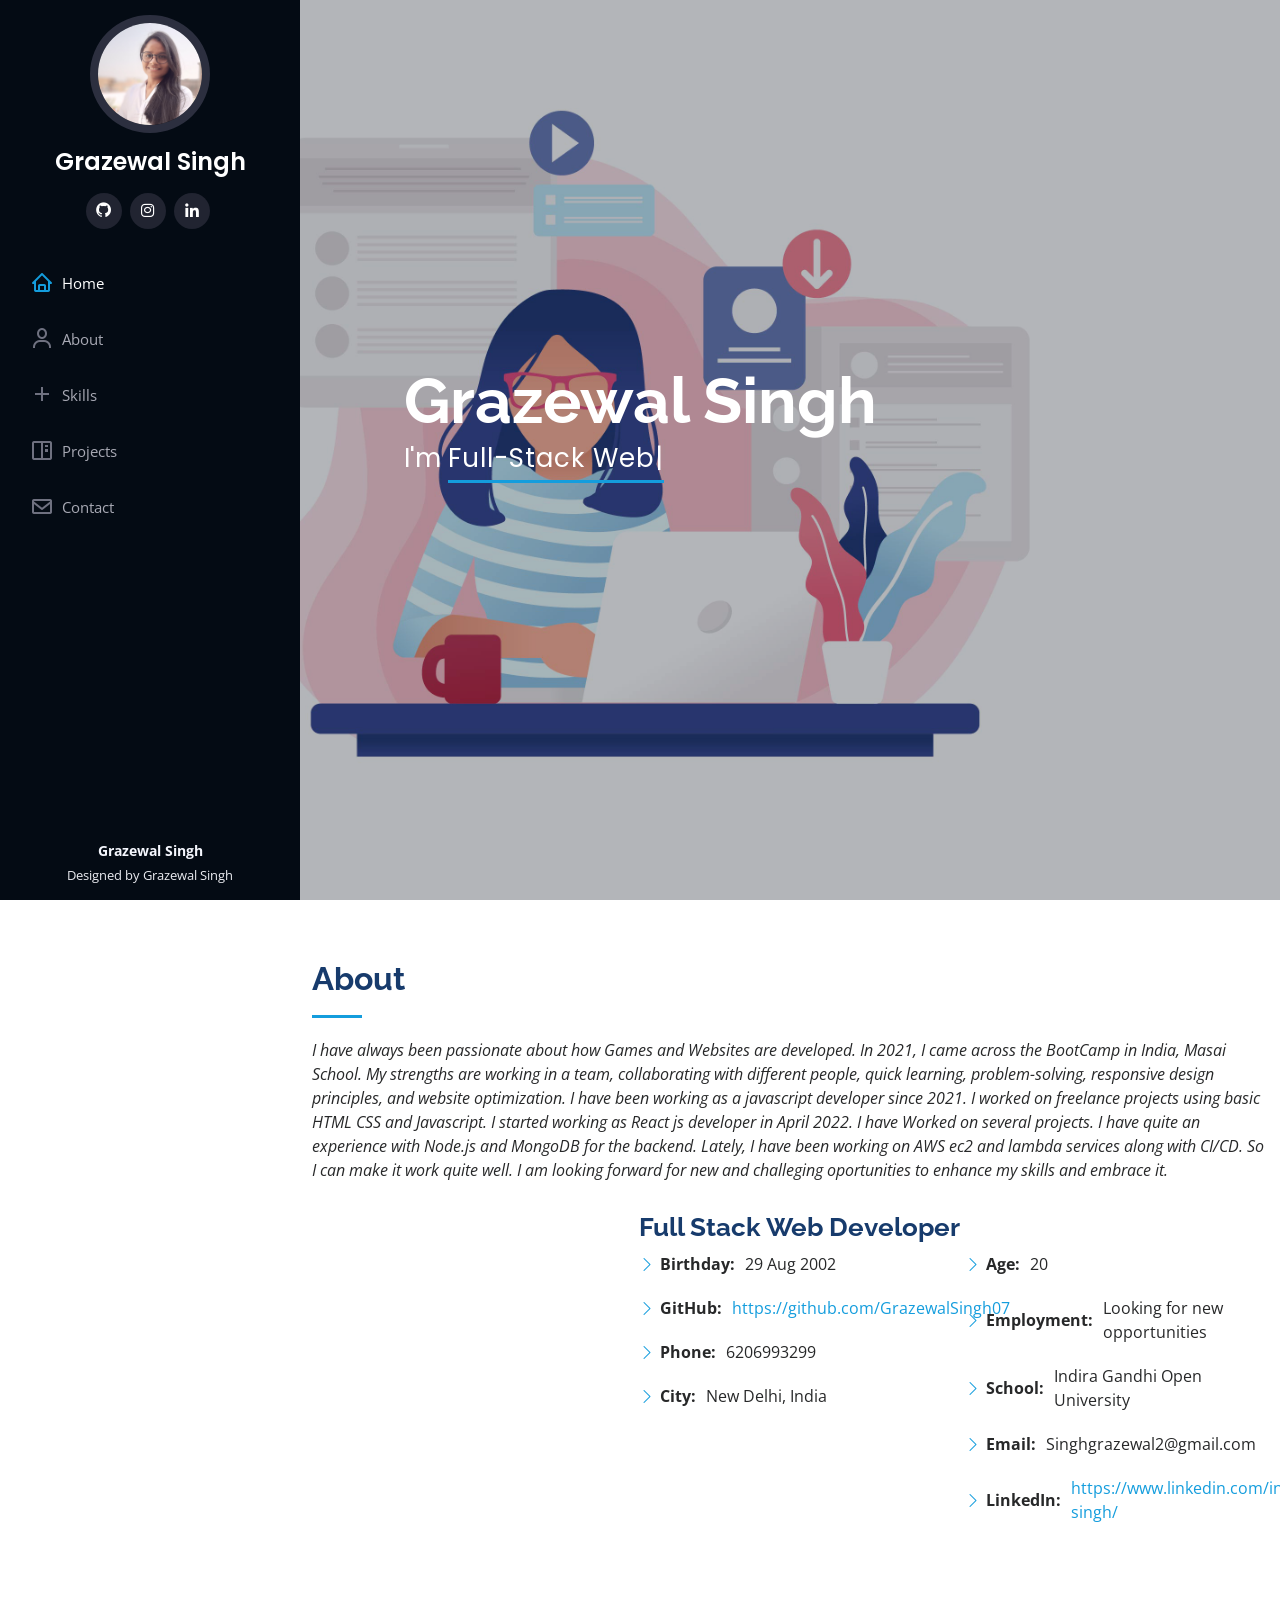
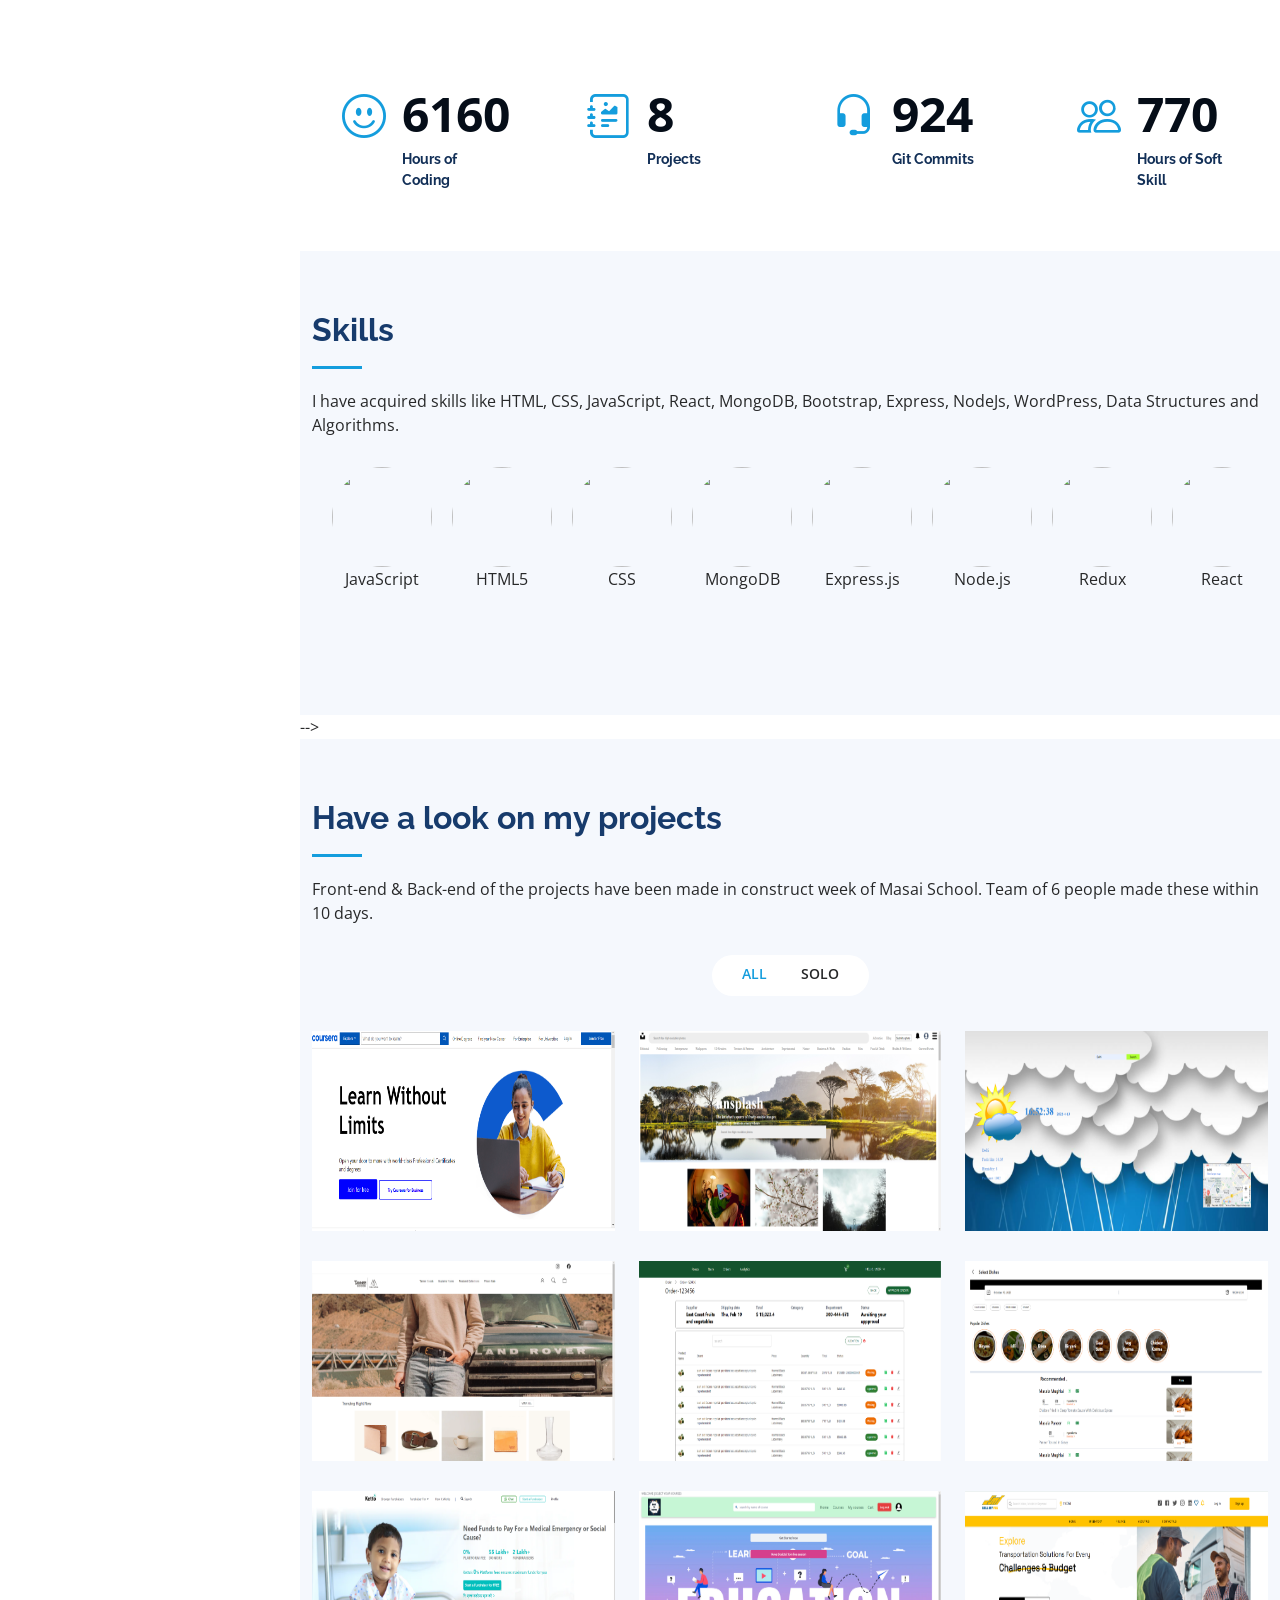
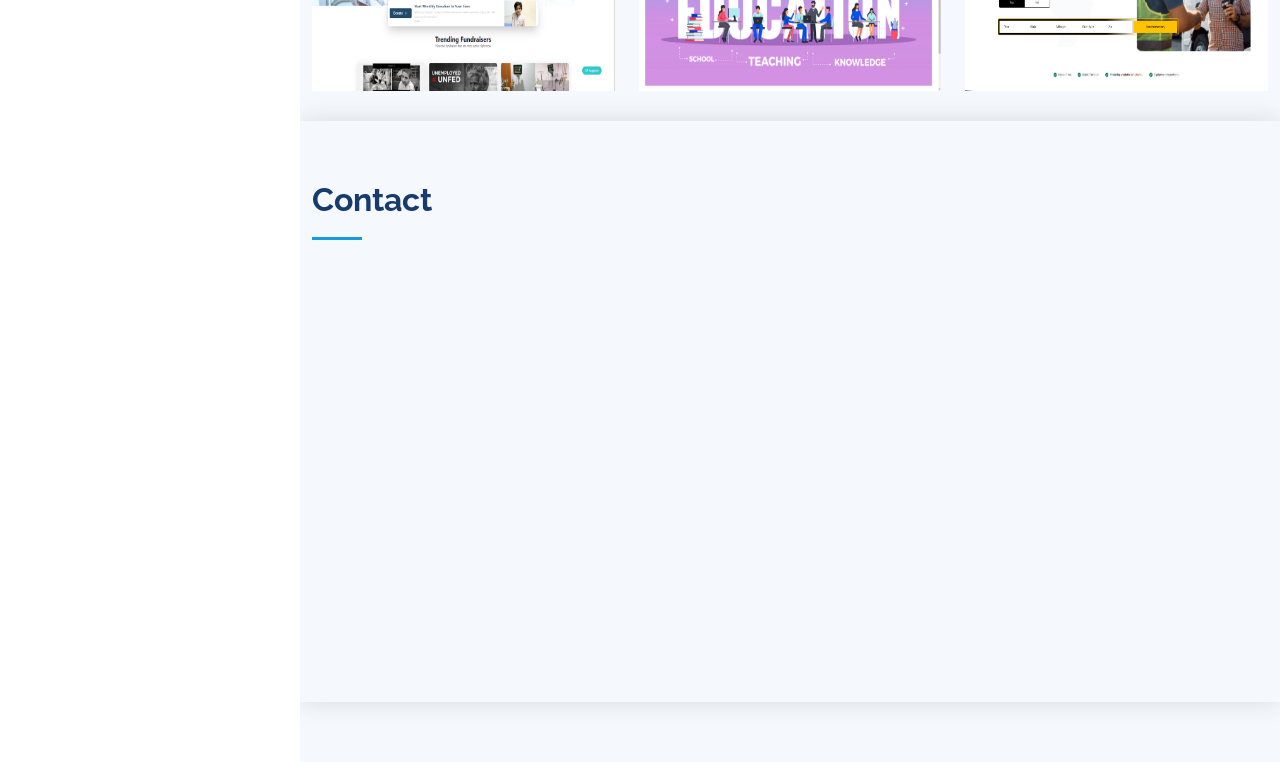
==== commit f8470a5f: "./" ====
--- a/index.html
+++ b/index.html
@@ -84,7 +84,12 @@
 
         <div class="section-title">
           <h2>About</h2>
-          <p> Full Stack Web Developer with a strong interest in projects requiring conceptual and analytical thinking having an expertise in MERN Stack. I am highly impassioned to continue learning and improving my craft.</p>
+          <p class="fst-italic">
+            I have always been passionate about how Games and Websites are developed. In 2021, I came across the BootCamp in India, Masai School.
+            My strengths are working in a team, collaborating with different people, quick learning, problem-solving, responsive design principles, and website optimization.
+             I have been working as a javascript developer since 2021. I worked on freelance projects using basic HTML CSS and Javascript. I started working as React js developer in April 2022. I have Worked on several projects. I have quite an experience with Node.js and MongoDB for the backend. Lately, I have been working on AWS ec2 and lambda services along with CI/CD. So I can make it work quite well.
+          I am looking forward for new and challeging oportunities to enhance my skills and embrace it.
+          </p>
         </div>
 
         <div class="row">
@@ -93,34 +98,32 @@
           </div>
           <div class="col-lg-8 pt-4 pt-lg-0 content" data-aos="fade-left">
             <h3>Full Stack Web Developer</h3>
-            <p class="fst-italic">
-              Currently working as a React Development course at Witness the Fitness based in Noida,Uttar Pradesh, India. I have been working on HTML5, CSS, NodeJs, React, Redux, Bootstrap (other UI libraries), MongoDB, and Express.js since sepetember 2022.
-            </p>
+           
             <div class="row">
               <div class="col-lg-6">
                 <ul>
                   <li><i class="bi bi-chevron-right"></i> <strong>Birthday:</strong> <span>29 Aug 2002</span></li>
                   <li><i class="bi bi-chevron-right"></i> <strong>GitHub:</strong><span><a href="https://github.com/GrazewalSingh07"target=”_blank” >https://github.com/GrazewalSingh07</a></span></li>
                   <li><i class="bi bi-chevron-right"></i> <strong>Phone:</strong> <span>6206993299</span></li>
-                  <li><i class="bi bi-chevron-right"></i> <strong>City:</strong> <span>Arrah, Bihar India</span></li>
+                  <li><i class="bi bi-chevron-right"></i> <strong>City:</strong> <span>New Delhi, India</span></li>
                 </ul>
               </div>
               <div class="col-lg-6">
                 <ul>
                   <li><i class="bi bi-chevron-right"></i> <strong>Age:</strong> <span>20</span></li>
-                  <li><i class="bi bi-chevron-right"></i> <strong>Employment:</strong> <span>React Developer (Witness the Fitness)</span></li>
-                  <li><i class="bi bi-chevron-right"></i> <strong>School:</strong> <span>Masai School</span></li>
+                  <li><i class="bi bi-chevron-right"></i> <strong>Employment:</strong> <span>Looking for new opportunities</span></li>
+                  <li><i class="bi bi-chevron-right"></i> <strong>School:</strong> <span>Indira Gandhi Open University</span></li>
                   <li><i class="bi bi-chevron-right"></i> <strong>Email:</strong> <span>Singhgrazewal2@gmail.com</span></li>
                   <li><i class="bi bi-chevron-right"></i> <strong>LinkedIn:</strong> <span><a href="https://www.linkedin.com/in/grazewal-singh/"target=”_blank” >https://www.linkedin.com/in/grazewal-singh/</a></span></li>
                 </ul>
               </div>
             </div>
-            <p>
+            <!-- <p>
               I have always been passionate about how Games and Websites are developed. In 2021, I came across the BootCamp in India, Masai School.
               Currently,I am working as a React Development course at Witness the Fitness based in Noida,Uttar Pradesh, India. I have been working on HTML5, CSS, NodeJs, React, Redux, Bootstrap (other UI libraries), MongoDB, and Express.js since sepetember 2022.
               My strengths are working in a team, collaborating with different people, quick learning, problem-solving, responsive design principles, and website optimization.
               
-            </p>
+            </p> -->
           </div>
         </div>
 
@@ -141,7 +144,7 @@
           <div class="col-lg-3 col-md-6 d-md-flex align-items-md-stretch" data-aos="fade-up">
             <div class="count-box">
               <i class="bi bi-emoji-smile"></i>
-              <span data-purecounter-start="0" data-purecounter-end="2000" data-purecounter-duration="1" class="purecounter"></span>
+              <span data-purecounter-start="0" data-purecounter-end="8000" data-purecounter-duration="1" class="purecounter"></span>
               <p><strong>Hours of Coding</strong></p>
             </div>
           </div>
@@ -149,7 +152,7 @@
           <div class="col-lg-3 col-md-6 d-md-flex align-items-md-stretch" data-aos="fade-up" data-aos-delay="100">
             <div class="count-box">
               <i class="bi bi-journal-richtext"></i>
-              <span data-purecounter-start="0" data-purecounter-end="8" data-purecounter-duration="1" class="purecounter"></span>
+              <span data-purecounter-start="0" data-purecounter-end="10" data-purecounter-duration="1" class="purecounter"></span>
               <p><strong>Projects</strong></p>
             </div>
           </div>
@@ -157,7 +160,7 @@
           <div class="col-lg-3 col-md-6 d-md-flex align-items-md-stretch" data-aos="fade-up" data-aos-delay="200">
             <div class="count-box">
               <i class="bi bi-headset"></i>
-              <span data-purecounter-start="0" data-purecounter-end="150" data-purecounter-duration="1" class="purecounter"></span>
+              <span data-purecounter-start="0" data-purecounter-end="1200" data-purecounter-duration="1" class="purecounter"></span>
               <p><strong>Git Commits</strong></p>
             </div>
           </div>
@@ -165,7 +168,7 @@
           <div class="col-lg-3 col-md-6 d-md-flex align-items-md-stretch" data-aos="fade-up" data-aos-delay="300">
             <div class="count-box">
               <i class="bi bi-people"></i>
-              <span data-purecounter-start="0" data-purecounter-end="100" data-purecounter-duration="1" class="purecounter"></span>
+              <span data-purecounter-start="0" data-purecounter-end="1000" data-purecounter-duration="1" class="purecounter"></span>
               <p><strong>Hours of Soft Skill</strong></p>
             </div>
           </div>
@@ -447,6 +450,28 @@
 
           <div class="col-lg-4 col-md-6 portfolio-item filter-app">
             <div class="portfolio-wrap">
+              <img src="assets/img/portfolio/Reeco.png" class="img-fluid" alt="">
+              <div class="portfolio-links">
+                
+                <a href="https://github.com/GrazewalSingh07/Reeco" target="_blank" >Code</a>
+                <a href="https://reeco-2hgw.vercel.app/" target=”_blank” title="More Details"><i class="bx bx-link"></i></a>
+              </div>
+            </div>
+          </div>
+
+          <div class="col-lg-4 col-md-6 portfolio-item filter-app">
+            <div class="portfolio-wrap">
+              <img src="assets/img/portfolio/chefkart.png" class="img-fluid" alt="">
+              <div class="portfolio-links">
+                
+                <a href="https://github.com/GrazewalSingh07/chefkart-new" target="_blank" >Code</a>
+                <a href="https://chefkart-new.vercel.app/" target=”_blank” title="More Details"><i class="bx bx-link"></i></a>
+              </div>
+            </div>
+          </div>
+
+          <div class="col-lg-4 col-md-6 portfolio-item filter-app">
+            <div class="portfolio-wrap">
               <img src="assets/img/portfolio/What Is Crowdfunding_ _ How Crowdfunding Works_ - Ketto - Google Chrome 31-07-2022 15_40_14.png" class="img-fluid" alt="">
               <div class="portfolio-links">
                 
@@ -465,6 +490,16 @@
               </div>
             </div>
           </div>
+          <div class="col-lg-4 col-md-6 portfolio-item filter-web">
+            <div class="portfolio-wrap">
+              <img src="assets/img/portfolio/sellmyrig.png" class="img-fluid" alt="">
+              <div class="portfolio-links">
+                
+                <!-- <a href="https://github.com/GrazewalSingh07/Titan-Strikers" target="_blank" >Code</a> -->
+                <a href="https://www.sellmyrig.com/" target=”_blank” title="More Details"><i class="bx bx-link"></i></a>
+              </div>
+            </div>
+          </div>
     
 <!--  -->
           <!-- <div class="col-lg-4 col-md-6 portfolio-item filter-card">
@@ -517,7 +552,7 @@
               <div class="address">
                 <i class="bi bi-geo-alt"></i>
                 <h4>Location:</h4>
-                <p>Arrah, Bhojpur Bihar 802301, India</p>
+                <p>New Delhi, India</p>
               </div>
 
               <div class="email">
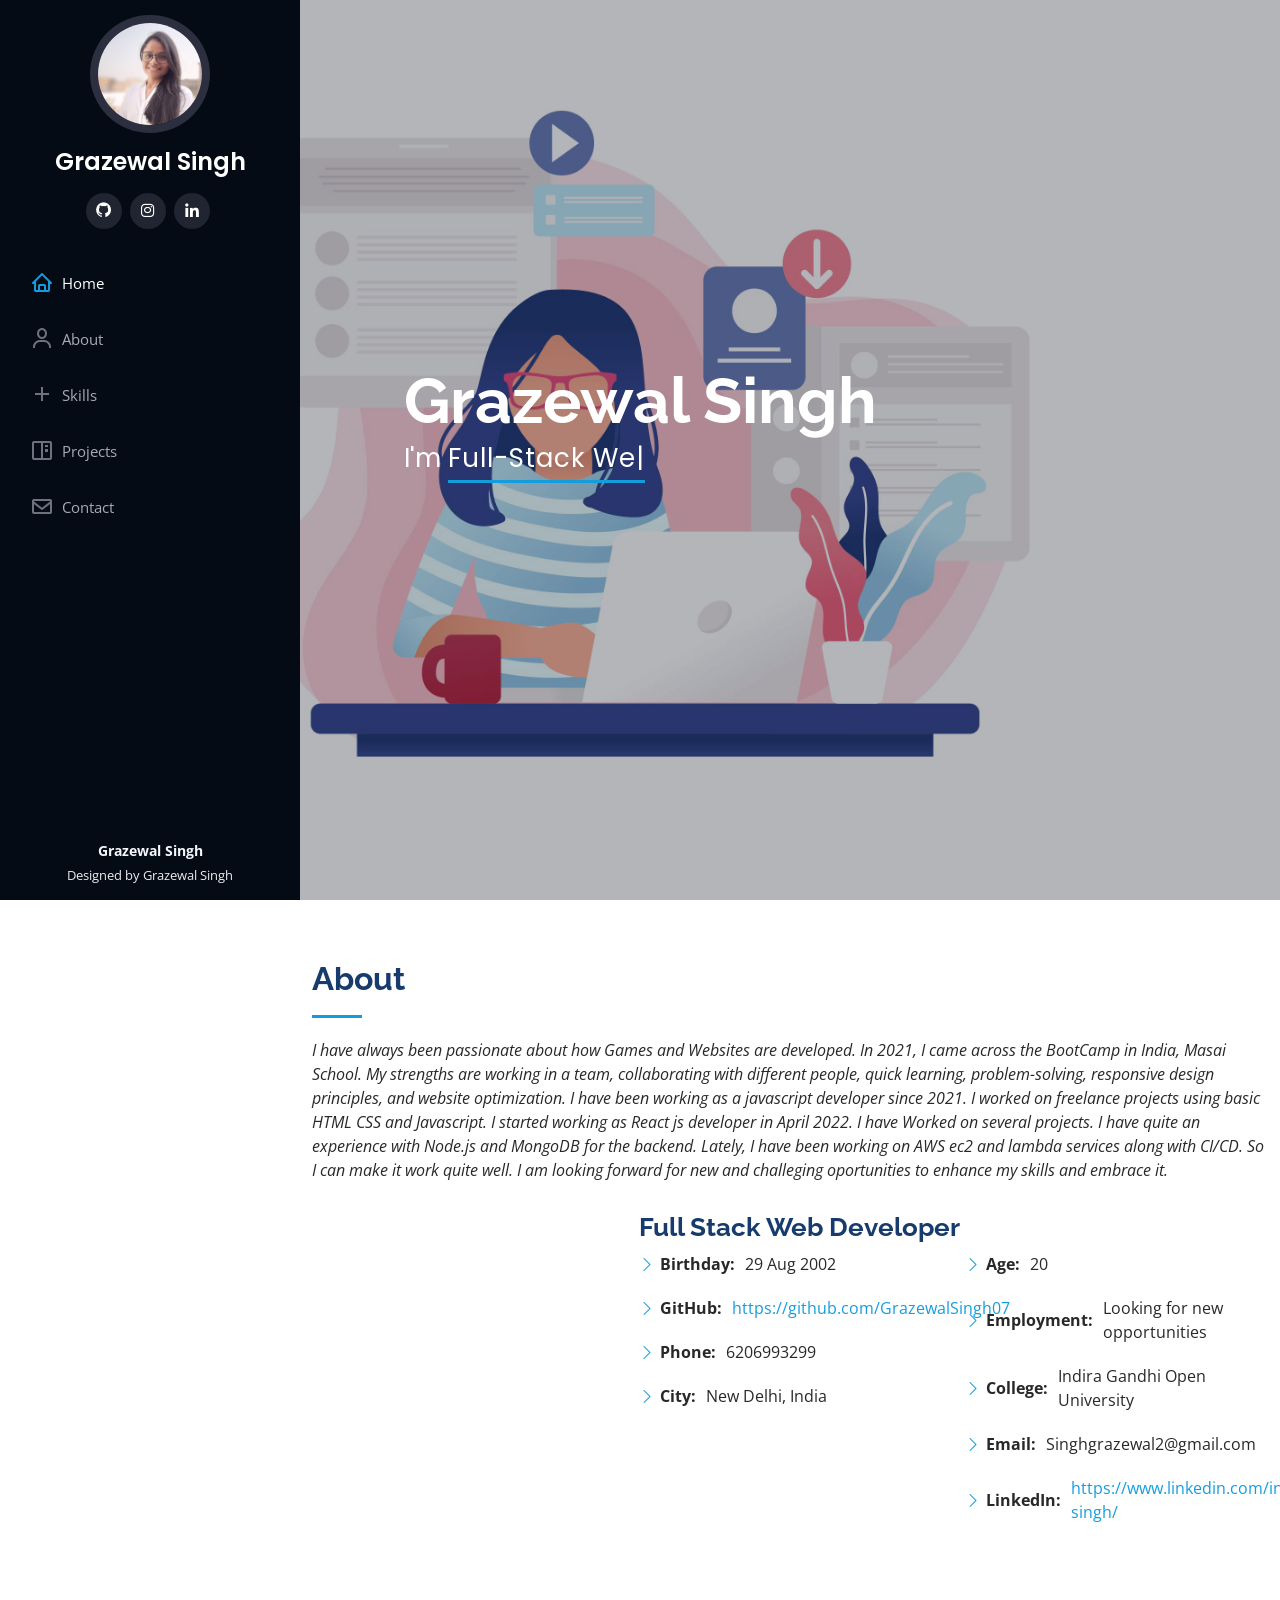
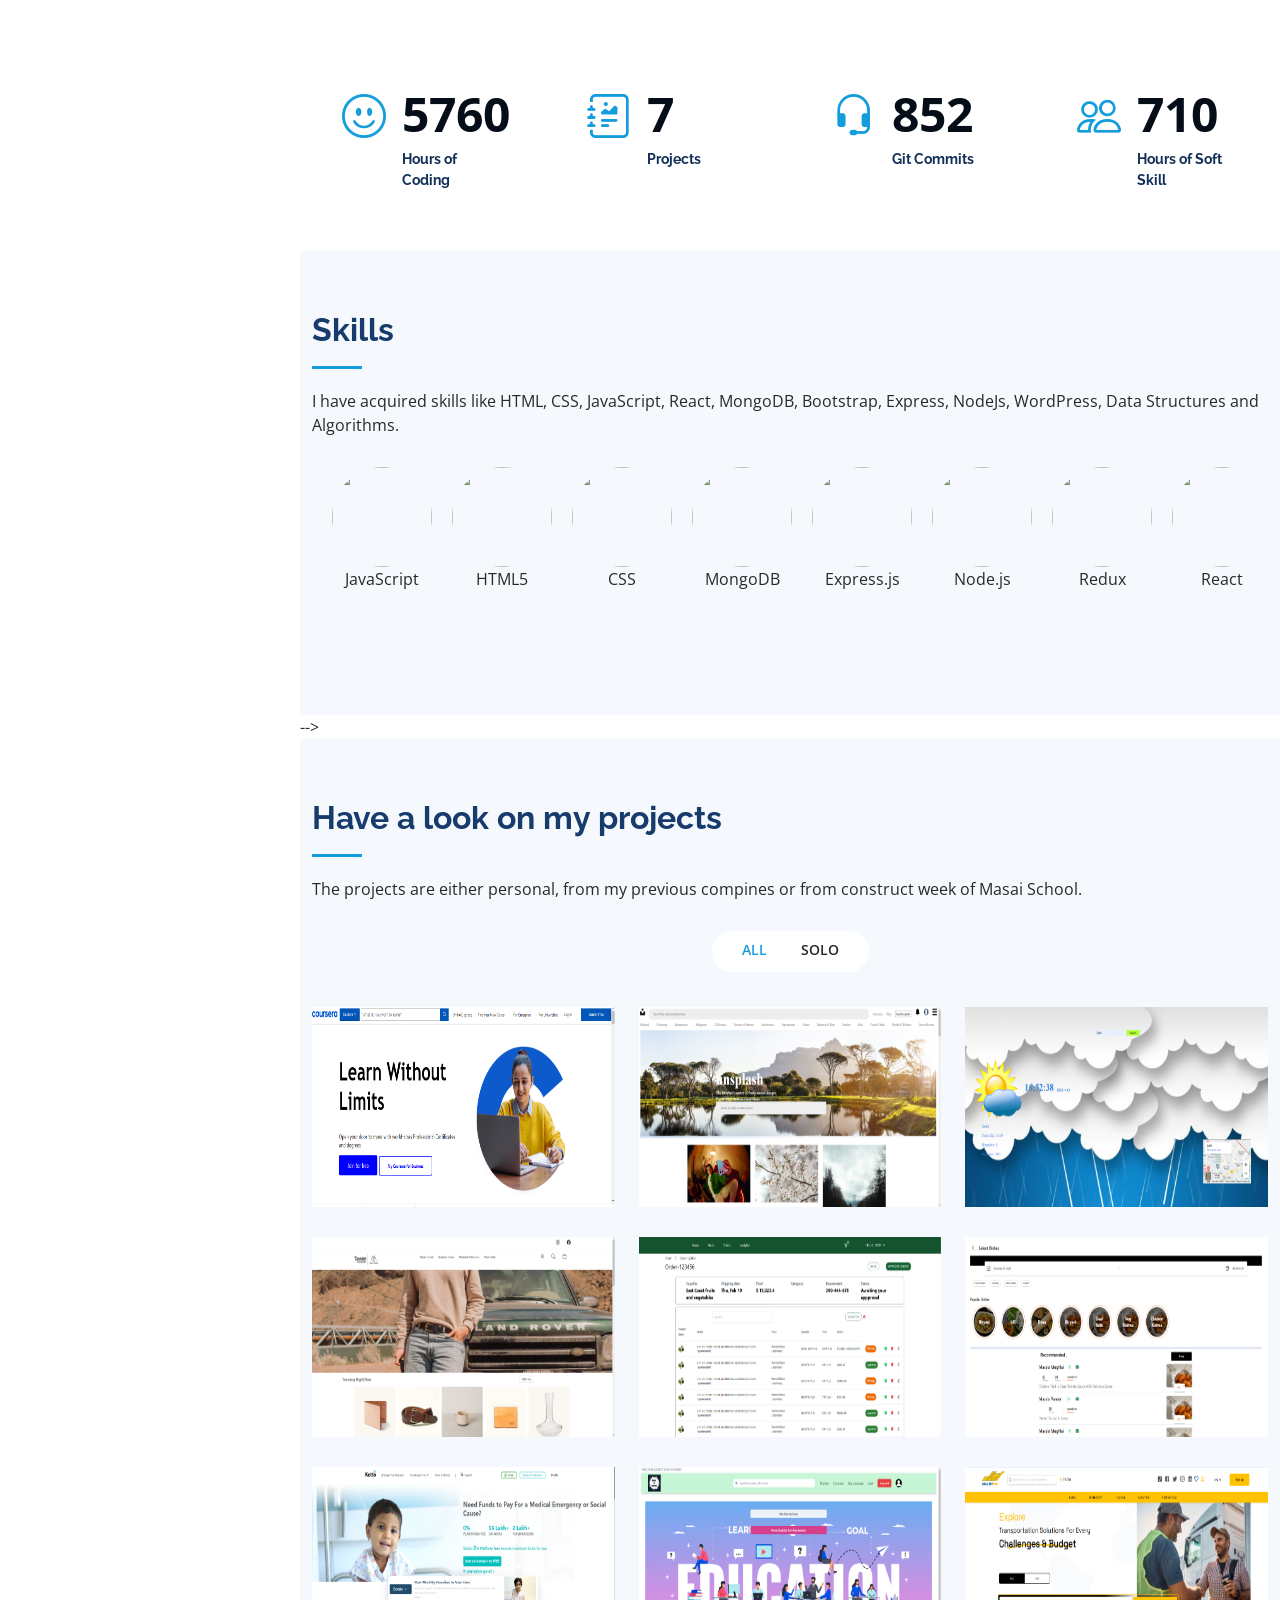
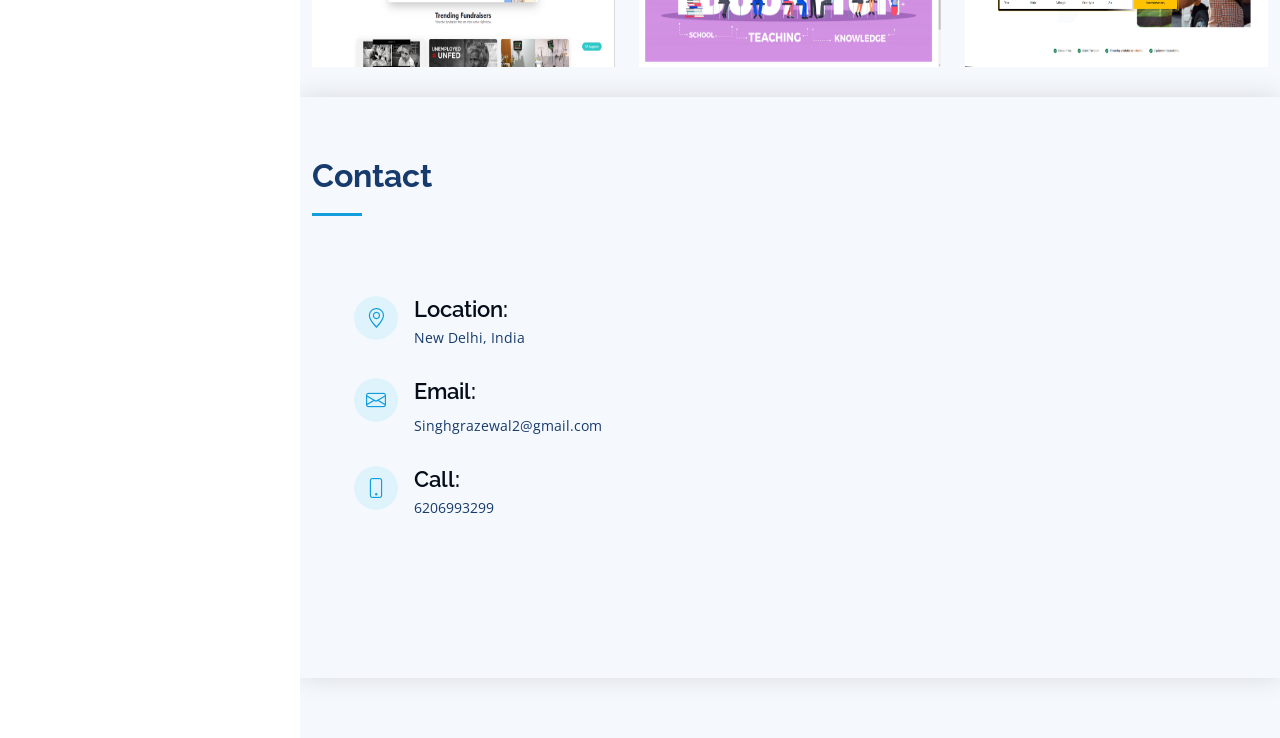
==== commit 7da77bab: "./" ====
--- a/index.html
+++ b/index.html
@@ -112,7 +112,7 @@
                 <ul>
                   <li><i class="bi bi-chevron-right"></i> <strong>Age:</strong> <span>20</span></li>
                   <li><i class="bi bi-chevron-right"></i> <strong>Employment:</strong> <span>Looking for new opportunities</span></li>
-                  <li><i class="bi bi-chevron-right"></i> <strong>School:</strong> <span>Indira Gandhi Open University</span></li>
+                  <li><i class="bi bi-chevron-right"></i> <strong>College:</strong> <span>Indira Gandhi Open University</span></li>
                   <li><i class="bi bi-chevron-right"></i> <strong>Email:</strong> <span>Singhgrazewal2@gmail.com</span></li>
                   <li><i class="bi bi-chevron-right"></i> <strong>LinkedIn:</strong> <span><a href="https://www.linkedin.com/in/grazewal-singh/"target=”_blank” >https://www.linkedin.com/in/grazewal-singh/</a></span></li>
                 </ul>
@@ -394,7 +394,7 @@
 
         <div class="section-title">
           <h2>Have a look on my projects</h2>
-          <p>Front-end & Back-end of the projects have been made in construct week of Masai School. Team of 6 people made these within 10 days.</p>
+          <p>The projects are either personal, from my previous compines or from construct week of Masai School. </p>
         </div>
 
         <div class="row" data-aos="fade-up">
